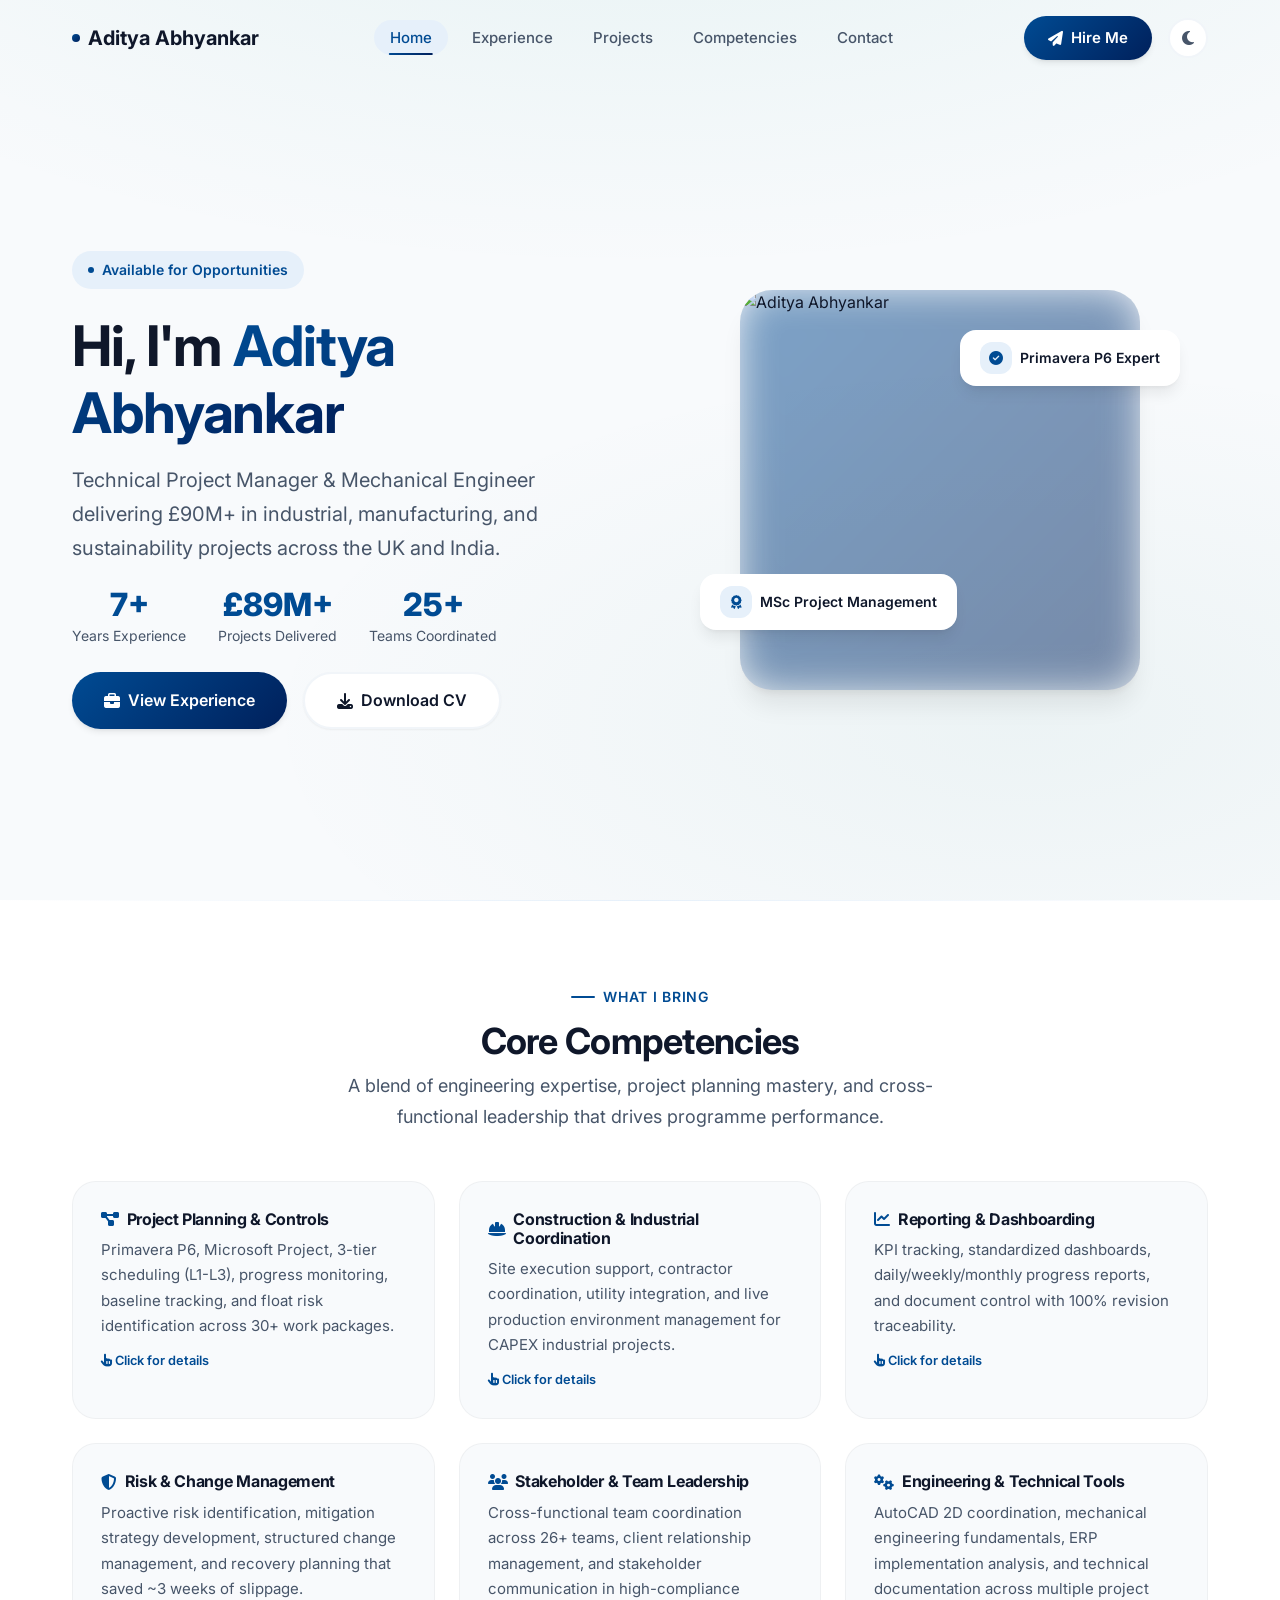
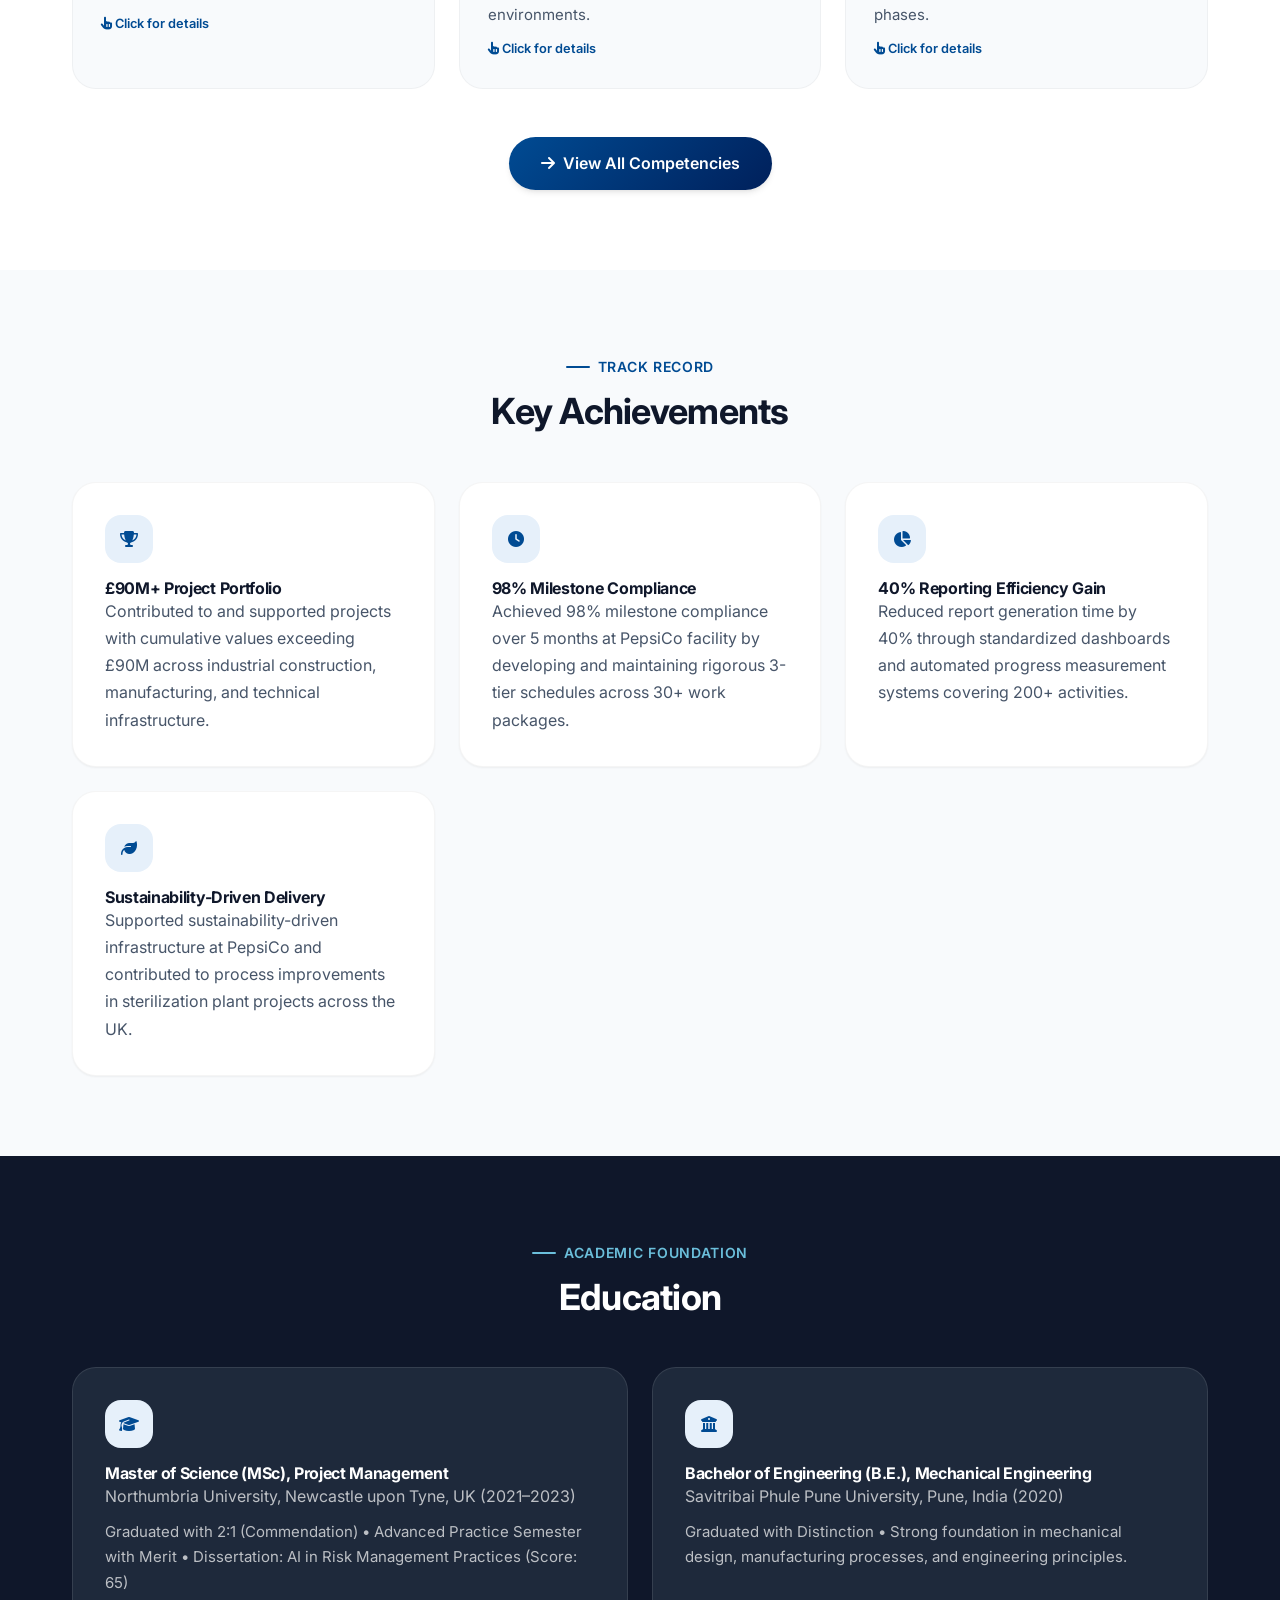
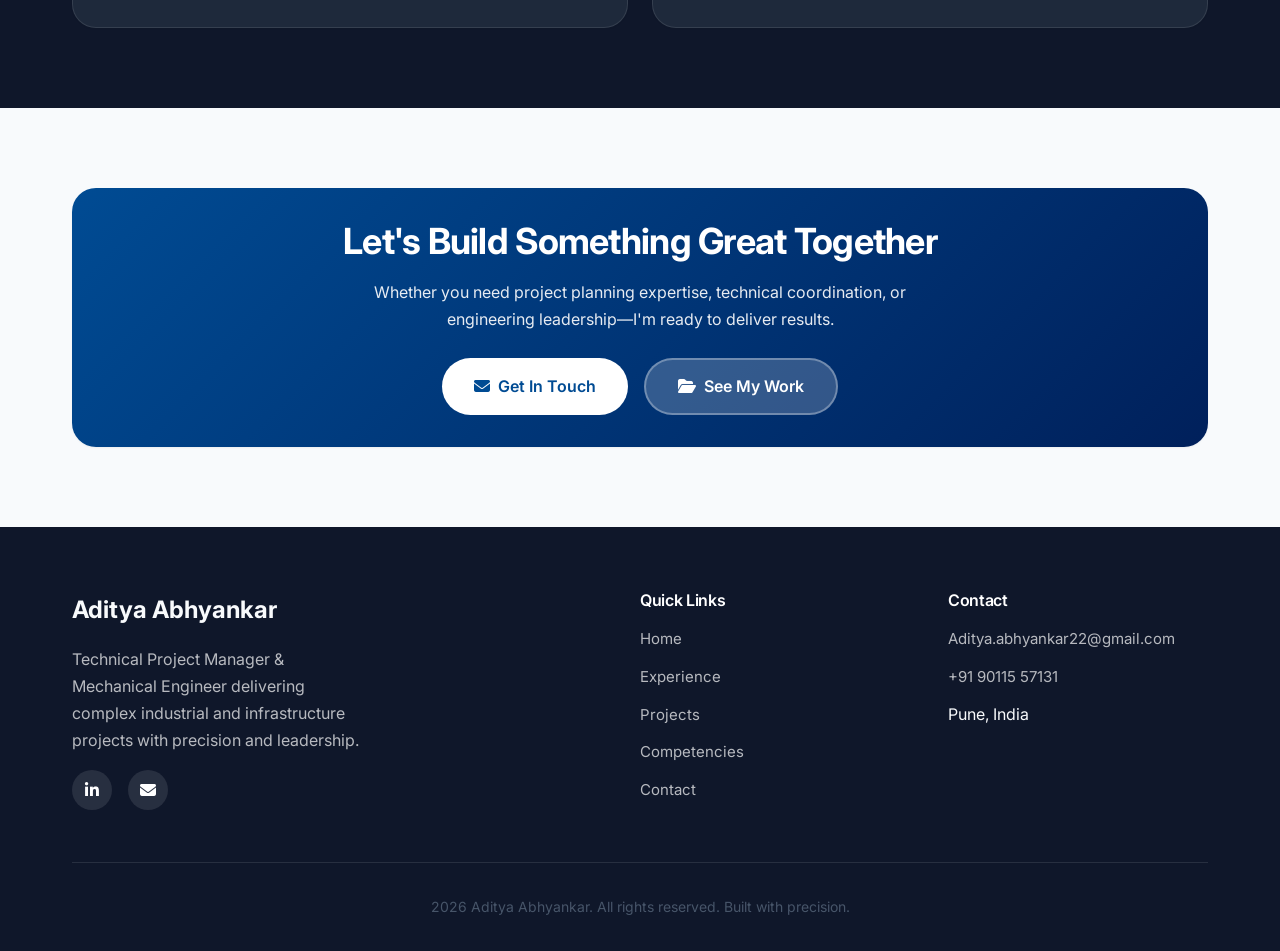
==== index.html @ fc3a6050 "Add files via upload" ====
<!DOCTYPE html>
<html lang="en">
<head>
  <meta charset="UTF-8">
  <meta name="viewport" content="width=device-width, initial-scale=1.0">
  <title>Aditya Abhyankar | Project Manager & Mechanical Engineer</title>
  <meta name="description" content="Results-driven Mechanical Engineer and Technical Project Manager with 8+ years experience delivering £90M+ projects across industrial construction, manufacturing, and sustainability.">
  <link rel="preconnect" href="https://fonts.googleapis.com">
  <link rel="preconnect" href="https://fonts.gstatic.com" crossorigin>
  <link href="https://fonts.googleapis.com/css2?family=Inter:wght@400;500;600;700;800&display=swap" rel="stylesheet">
  <link rel="stylesheet" href="https://cdnjs.cloudflare.com/ajax/libs/font-awesome/6.5.1/css/all.min.css">
  <link rel="stylesheet" href="css/style.css">
</head>
<body>
  <nav class="navbar">
    <div class="container">
      <a href="index.html" class="logo">
        <span class="logo-dot"></span>
        Aditya Abhyankar
      </a>
      <ul class="nav-links">
        <li><a href="index.html" class="active">Home</a></li>
        <li><a href="experience.html">Experience</a></li>
        <li><a href="projects.html">Projects</a></li>
        <li><a href="skills.html">Competencies</a></li>
        <li><a href="contact.html">Contact</a></li>
      </ul>
      <div style="display:flex;align-items:center;gap:0.5rem;">
        <a href="contact.html" class="nav-cta">
          <i class="fas fa-paper-plane"></i> Hire Me
        </a>
        <button class="theme-toggle" aria-label="Toggle dark mode" title="Toggle dark mode">
          <i class="fas fa-moon"></i>
        </button>
      </div>
      <button class="mobile-menu-btn" aria-label="Toggle menu">
        <span></span><span></span><span></span>
      </button>
    </div>
  </nav>

  <section class="hero">
    <div class="hero-bg"></div>
    <div class="container">
      <div class="hero-grid">
        <div class="hero-content">
          <div class="hero-badge">
            <span class="dot"></span> Available for Opportunities
          </div>
          <h1>Hi, I'm <span class="gradient-text">Aditya Abhyankar</span></h1>
          <p class="hero-subtitle">
            Technical Project Manager & Mechanical Engineer delivering £90M+ in industrial, manufacturing, and sustainability projects across the UK and India.
          </p>
          <div class="hero-stats">
            <div class="stat-item">
              <div class="stat-number counter" data-target="8" data-suffix="+">0</div>
              <div class="stat-label">Years Experience</div>
            </div>
            <div class="stat-item">
              <div class="stat-number counter" data-target="90" data-prefix="£" data-suffix="M+">£0</div>
              <div class="stat-label">Projects Delivered</div>
            </div>
            <div class="stat-item">
              <div class="stat-number counter" data-target="26" data-suffix="+">0</div>
              <div class="stat-label">Teams Coordinated</div>
            </div>
          </div>
          <div class="hero-cta">
            <a href="experience.html" class="btn btn-primary">
              <i class="fas fa-briefcase"></i> View Experience
            </a>
            <a href="Aditya_Abhyankar_CV.pdf" class="btn btn-secondary" target="_blank">
              <i class="fas fa-download"></i> Download CV
            </a>
          </div>
        </div>
        <div class="hero-visual">
          <div class="profile-card">
            <div class="profile-img-wrapper">
              <img src="https://ui-avatars.com/api/?name=Aditya+Abhyankar&background=004B93&color=fff&size=400&font-size=0.3" alt="Aditya Abhyankar" class="profile-img">
            </div>
            <div class="floating-badge badge-1">
              <div class="icon"><i class="fas fa-check-circle"></i></div>
              <span>Primavera P6 Expert</span>
            </div>
            <div class="floating-badge badge-2">
              <div class="icon"><i class="fas fa-award"></i></div>
              <span>MSc Project Management</span>
            </div>
          </div>
        </div>
      </div>
    </div>
  </section>

  <!-- Core Competencies - PROMINENT -->
  <section class="section competencies-section">
    <div class="container">
      <div class="section-header reveal">
        <span class="section-label">What I Bring</span>
        <h2>Core Competencies</h2>
        <p>A blend of engineering expertise, project planning mastery, and cross-functional leadership that drives programme performance.</p>
      </div>
      <div class="competencies-grid">
        <div class="competency-card reveal stagger-1" data-modal="modal-planning">
          <h4><i class="fas fa-project-diagram" style="color: var(--accent-primary);"></i> Project Planning & Controls</h4>
          <p>Primavera P6, Microsoft Project, 3-tier scheduling (L1-L3), progress monitoring, baseline tracking, and float risk identification across 30+ work packages.</p>
          <div style="margin-top:0.75rem;font-size:0.8rem;color:var(--accent-primary);font-weight:600;"><i class="fas fa-hand-pointer"></i> Click for details</div>
        </div>
        <div class="competency-card reveal stagger-2" data-modal="modal-construction">
          <h4><i class="fas fa-hard-hat" style="color: var(--accent-primary);"></i> Construction & Industrial Coordination</h4>
          <p>Site execution support, contractor coordination, utility integration, and live production environment management for CAPEX industrial projects.</p>
          <div style="margin-top:0.75rem;font-size:0.8rem;color:var(--accent-primary);font-weight:600;"><i class="fas fa-hand-pointer"></i> Click for details</div>
        </div>
        <div class="competency-card reveal stagger-3" data-modal="modal-reporting">
          <h4><i class="fas fa-chart-line" style="color: var(--accent-primary);"></i> Reporting & Dashboarding</h4>
          <p>KPI tracking, standardized dashboards, daily/weekly/monthly progress reports, and document control with 100% revision traceability.</p>
          <div style="margin-top:0.75rem;font-size:0.8rem;color:var(--accent-primary);font-weight:600;"><i class="fas fa-hand-pointer"></i> Click for details</div>
        </div>
        <div class="competency-card reveal stagger-4" data-modal="modal-risk">
          <h4><i class="fas fa-shield-alt" style="color: var(--accent-primary);"></i> Risk & Change Management</h4>
          <p>Proactive risk identification, mitigation strategy development, structured change management, and recovery planning that saved ~3 weeks of slippage.</p>
          <div style="margin-top:0.75rem;font-size:0.8rem;color:var(--accent-primary);font-weight:600;"><i class="fas fa-hand-pointer"></i> Click for details</div>
        </div>
        <div class="competency-card reveal stagger-5" data-modal="modal-stakeholder">
          <h4><i class="fas fa-users" style="color: var(--accent-primary);"></i> Stakeholder & Team Leadership</h4>
          <p>Cross-functional team coordination across 26+ teams, client relationship management, and stakeholder communication in high-compliance environments.</p>
          <div style="margin-top:0.75rem;font-size:0.8rem;color:var(--accent-primary);font-weight:600;"><i class="fas fa-hand-pointer"></i> Click for details</div>
        </div>
        <div class="competency-card reveal stagger-1" data-modal="modal-engineering">
          <h4><i class="fas fa-cogs" style="color: var(--accent-primary);"></i> Engineering & Technical Tools</h4>
          <p>AutoCAD 2D coordination, mechanical engineering fundamentals, ERP implementation analysis, and technical documentation across multiple project phases.</p>
          <div style="margin-top:0.75rem;font-size:0.8rem;color:var(--accent-primary);font-weight:600;"><i class="fas fa-hand-pointer"></i> Click for details</div>
        </div>
      </div>
      <div class="text-center mt-4 reveal">
        <a href="skills.html" class="btn btn-primary">
          <i class="fas fa-arrow-right"></i> View All Competencies
        </a>
      </div>
    </div>
  </section>

  <!-- Key Achievements -->
  <section class="section">
    <div class="container">
      <div class="section-header reveal">
        <span class="section-label">Track Record</span>
        <h2>Key Achievements</h2>
      </div>
      <div class="competencies-grid">
        <div class="card reveal stagger-1" data-modal="modal-achievement-1">
          <div class="card-icon"><i class="fas fa-trophy"></i></div>
          <h4>£90M+ Project Portfolio</h4>
          <p>Contributed to and supported projects with cumulative values exceeding £90M across industrial construction, manufacturing, and technical infrastructure.</p>
        </div>
        <div class="card reveal stagger-2" data-modal="modal-achievement-2">
          <div class="card-icon"><i class="fas fa-clock"></i></div>
          <h4>98% Milestone Compliance</h4>
          <p>Achieved 98% milestone compliance over 5 months at PepsiCo facility by developing and maintaining rigorous 3-tier schedules across 30+ work packages.</p>
        </div>
        <div class="card reveal stagger-3" data-modal="modal-achievement-3">
          <div class="card-icon"><i class="fas fa-chart-pie"></i></div>
          <h4>40% Reporting Efficiency Gain</h4>
          <p>Reduced report generation time by 40% through standardized dashboards and automated progress measurement systems covering 200+ activities.</p>
        </div>
        <div class="card reveal stagger-4" data-modal="modal-achievement-4">
          <div class="card-icon"><i class="fas fa-leaf"></i></div>
          <h4>Sustainability-Driven Delivery</h4>
          <p>Supported sustainability-driven infrastructure at PepsiCo and contributed to process improvements in sterilization plant projects across the UK.</p>
        </div>
      </div>
    </div>
  </section>

  <!-- Education -->
  <section class="section section-dark">
    <div class="container">
      <div class="section-header reveal">
        <span class="section-label">Academic Foundation</span>
        <h2>Education</h2>
      </div>
      <div class="competencies-grid">
        <div class="card reveal stagger-1" data-modal="modal-edu-msc">
          <div class="card-icon"><i class="fas fa-graduation-cap"></i></div>
          <h4>Master of Science (MSc), Project Management</h4>
          <p>Northumbria University, Newcastle upon Tyne, UK (2021–2023)</p>
          <p style="margin-top: 0.5rem; font-size: 0.9375rem;">Graduated with 2:1 (Commendation) • Advanced Practice Semester with Merit • Dissertation: AI in Risk Management Practices (Score: 65)</p>
        </div>
        <div class="card reveal stagger-2" data-modal="modal-edu-be">
          <div class="card-icon"><i class="fas fa-university"></i></div>
          <h4>Bachelor of Engineering (B.E.), Mechanical Engineering</h4>
          <p>Savitribai Phule Pune University, Pune, India (2020)</p>
          <p style="margin-top: 0.5rem; font-size: 0.9375rem;">Graduated with Distinction • Strong foundation in mechanical design, manufacturing processes, and engineering principles.</p>
        </div>
      </div>
    </div>
  </section>

  <!-- CTA -->
  <section class="section" style="padding-bottom: 5rem;">
    <div class="container">
      <div class="card reveal text-center" style="background: var(--accent-gradient); color: white; border: none; cursor: default;">
        <h2 style="color: white; margin-bottom: 1rem;">Let's Build Something Great Together</h2>
        <p style="color: rgba(255,255,255,0.9); max-width: 600px; margin: 0 auto 1.5rem;">
          Whether you need project planning expertise, technical coordination, or engineering leadership—I'm ready to deliver results.
        </p>
        <div style="display: flex; gap: 1rem; justify-content: center; flex-wrap: wrap;">
          <a href="contact.html" class="btn" style="background: white; color: var(--accent-primary);">
            <i class="fas fa-envelope"></i> Get In Touch
          </a>
          <a href="projects.html" class="btn" style="background: rgba(255,255,255,0.2); color: white; border: 2px solid rgba(255,255,255,0.3);">
            <i class="fas fa-folder-open"></i> See My Work
          </a>
        </div>
      </div>
    </div>
  </section>

  <!-- Footer -->
  <footer class="footer">
    <div class="container">
      <div class="footer-grid">
        <div>
          <div class="footer-brand">Aditya Abhyankar</div>
          <p class="footer-desc">Technical Project Manager & Mechanical Engineer delivering complex industrial and infrastructure projects with precision and leadership.</p>
          <div class="social-links">
            <a href="https://www.linkedin.com/in/aditya-abhyankar-249370194" target="_blank" class="social-link" aria-label="LinkedIn"><i class="fab fa-linkedin-in"></i></a>
            <a href="mailto:Aditya.abhyankar22@gmail.com" class="social-link" aria-label="Email"><i class="fas fa-envelope"></i></a>
          </div>
        </div>
        <div>
          <h4 class="footer-title">Quick Links</h4>
          <ul class="footer-links">
            <li><a href="index.html">Home</a></li>
            <li><a href="experience.html">Experience</a></li>
            <li><a href="projects.html">Projects</a></li>
            <li><a href="skills.html">Competencies</a></li>
            <li><a href="contact.html">Contact</a></li>
          </ul>
        </div>
        <div>
          <h4 class="footer-title">Contact</h4>
          <ul class="footer-links">
            <li><a href="mailto:Aditya.abhyankar22@gmail.com">Aditya.abhyankar22@gmail.com</a></li>
            <li><a href="tel:+919011557131">+91 90115 57131</a></li>
            <li><span>Pune, India</span></li>
          </ul>
        </div>
      </div>
      <div class="footer-bottom">
        <p> 2026 Aditya Abhyankar. All rights reserved. Built with precision.</p>
      </div>
    </div>
  </footer>

  <!-- Modals -->
  <div class="modal-overlay" id="modal-planning">
    <div class="modal-content">
      <div class="modal-header">
        <h3><i class="fas fa-project-diagram" style="color:var(--accent-primary);margin-right:0.5rem;"></i>Project Planning & Controls</h3>
        <button class="modal-close"><i class="fas fa-times"></i></button>
      </div>
      <div class="modal-body">
        <p style="margin-bottom:1rem;">Deep expertise in enterprise-level project planning and controls across industrial and construction environments.</p>
        <h4>Key Capabilities</h4>
        <ul>
          <li>Primavera P6 advanced scheduling with resource loading and cost integration</li>
          <li>Microsoft Project / Planner for agile and hybrid delivery models</li>
          <li>3-tier scheduling architecture (L1 Master, L2 Summary, L3 Detailed)</li>
          <li>Progress S-curve development and earned value analysis</li>
          <li>Critical path analysis and float management</li>
          <li>Baseline maintenance and schedule variance reporting (±5% accuracy)</li>
          <li>Lookahead planning (daily/weekly) with subcontractor coordination</li>
        </ul>
        <h4>Tools & Certifications</h4>
        <div class="modal-tags">
          <span class="modal-tag">Primavera P6</span>
          <span class="modal-tag">Microsoft Project</span>
          <span class="modal-tag">Microsoft Planner</span>
          <span class="modal-tag">Jira</span>
          <span class="modal-tag">Asana</span>
          <span class="modal-tag">Monday.com</span>
          <span class="modal-tag">Trello</span>
        </div>
      </div>
    </div>
  </div>

  <div class="modal-overlay" id="modal-construction">
    <div class="modal-content">
      <div class="modal-header">
        <h3><i class="fas fa-hard-hat" style="color:var(--accent-primary);margin-right:0.5rem;"></i>Construction & Industrial Coordination</h3>
        <button class="modal-close"><i class="fas fa-times"></i></button>
      </div>
      <div class="modal-body">
        <p style="margin-bottom:1rem;">Hands-on experience coordinating complex industrial construction projects within live production environments.</p>
        <h4>Key Capabilities</h4>
        <ul>
          <li>Site execution support for beverage manufacturing facilities</li>
          <li>Utility integration (electrical, mechanical, HVAC, piping)</li>
          <li>Subcontractor management across 20+ teams simultaneously</li>
          <li>Workfront conflict resolution reducing delays by 30%</li>
          <li>CAPEX project delivery from concept to commissioning</li>
          <li>Document control for 300+ drawings with 100% traceability</li>
          <li>Quality assurance and compliance in high-regulation environments</li>
        </ul>
        <h4>Sectors</h4>
        <div class="modal-tags">
          <span class="modal-tag">Industrial Manufacturing</span>
          <span class="modal-tag">Beverage Production</span>
          <span class="modal-tag">Sterilization Plants</span>
          <span class="modal-tag">Utility Systems</span>
          <span class="modal-tag">Infrastructure</span>
        </div>
      </div>
    </div>
  </div>

  <div class="modal-overlay" id="modal-reporting">
    <div class="modal-content">
      <div class="modal-header">
        <h3><i class="fas fa-chart-line" style="color:var(--accent-primary);margin-right:0.5rem;"></i>Reporting & Dashboarding</h3>
        <button class="modal-close"><i class="fas fa-times"></i></button>
      </div>
      <div class="modal-body">
        <p style="margin-bottom:1rem;">Expert in transforming raw project data into actionable insights through structured reporting and visual dashboards.</p>
        <h4>Key Capabilities</h4>
        <ul>
          <li>Daily, weekly, and monthly progress report generation</li>
          <li>Standardized dashboard creation reducing report time by 40%</li>
          <li>KPI tracking and performance metric visualization</li>
          <li>Progress measurement systems covering 200+ activities</li>
          <li>Schedule variance analysis within ±5% accuracy</li>
          <li>Resource utilization tracking and forecasting</li>
          <li>Executive-level presentation and stakeholder communication</li>
        </ul>
        <h4>Reporting Tools</h4>
        <div class="modal-tags">
          <span class="modal-tag">Microsoft Excel</span>
          <span class="modal-tag">PowerPoint</span>
          <span class="modal-tag">Power BI</span>
          <span class="modal-tag">KPI Dashboards</span>
          <span class="modal-tag">Data Tracking</span>
        </div>
      </div>
    </div>
  </div>

  <div class="modal-overlay" id="modal-risk">
    <div class="modal-content">
      <div class="modal-header">
        <h3><i class="fas fa-shield-alt" style="color:var(--accent-primary);margin-right:0.5rem;"></i>Risk & Change Management</h3>
        <button class="modal-close"><i class="fas fa-times"></i></button>
      </div>
      <div class="modal-body">
        <p style="margin-bottom:1rem;">Proactive risk management approach that identifies threats early and implements structured mitigation strategies.</p>
        <h4>Key Capabilities</h4>
        <ul>
          <li>Proactive risk identification across 15+ float risks</li>
          <li>Structured risk analysis reducing project risks by 30%</li>
          <li>Critical delay escalation and recovery action planning</li>
          <li>Change management process implementation</li>
          <li>Document control with zero approval delays over 6 months</li>
          <li>Contingency planning and buffer management</li>
          <li>Risk register maintenance and monitoring</li>
        </ul>
        <h4>Methodologies</h4>
        <div class="modal-tags">
          <span class="modal-tag">Risk Registers</span>
          <span class="modal-tag">Monte Carlo Analysis</span>
          <span class="modal-tag">What-If Scenarios</span>
          <span class="modal-tag">Change Control</span>
          <span class="modal-tag">Recovery Planning</span>
        </div>
      </div>
    </div>
  </div>

  <div class="modal-overlay" id="modal-stakeholder">
    <div class="modal-content">
      <div class="modal-header">
        <h3><i class="fas fa-users" style="color:var(--accent-primary);margin-right:0.5rem;"></i>Stakeholder & Team Leadership</h3>
        <button class="modal-close"><i class="fas fa-times"></i></button>
      </div>
      <div class="modal-body">
        <p style="margin-bottom:1rem;">Proven ability to align diverse teams and stakeholders toward common project objectives in complex environments.</p>
        <h4>Key Capabilities</h4>
        <ul>
          <li>Cross-functional team coordination across 26+ teams</li>
          <li>Client relationship management at executive level</li>
          <li>Subcontractor and vendor performance management</li>
          <li>Stakeholder communication in high-compliance environments</li>
          <li>Conflict resolution and negotiation</li>
          <li>Resource planning and team capacity optimization</li>
          <li>Leadership in both Agile and Waterfall environments</li>
        </ul>
        <h4>Stakeholder Groups</h4>
        <div class="modal-tags">
          <span class="modal-tag">Site Execution</span>
          <span class="modal-tag">Engineering</span>
          <span class="modal-tag">Contractors</span>
          <span class="modal-tag">Consultants</span>
          <span class="modal-tag">Client Leadership</span>
          <span class="modal-tag">Quality Teams</span>
        </div>
      </div>
    </div>
  </div>

  <div class="modal-overlay" id="modal-engineering">
    <div class="modal-content">
      <div class="modal-header">
        <h3><i class="fas fa-cogs" style="color:var(--accent-primary);margin-right:0.5rem;"></i>Engineering & Technical Tools</h3>
        <button class="modal-close"><i class="fas fa-times"></i></button>
      </div>
      <div class="modal-body">
        <p style="margin-bottom:1rem;">Strong mechanical engineering foundation combined with modern technical tools for design, coordination, and analysis.</p>
        <h4>Key Capabilities</h4>
        <ul>
          <li>AutoCAD 2D coordination, drawing review, and as-built documentation</li>
          <li>Mechanical engineering design and analysis fundamentals</li>
          <li>ERP implementation analysis and process improvement</li>
          <li>Technical documentation and specification writing</li>
          <li>3D modeling and fabrication planning</li>
          <li>FEA simulation and structural analysis</li>
          <li>CAM programming for CNC manufacturing</li>
        </ul>
        <h4>Software Proficiency</h4>
        <div class="modal-tags">
          <span class="modal-tag">AutoCAD</span>
          <span class="modal-tag">SolidWorks</span>
          <span class="modal-tag">Autodesk Inventor</span>
          <span class="modal-tag">Pro/ENGINEER (Creo)</span>
          <span class="modal-tag">ANSYS</span>
          <span class="modal-tag">Mastercam</span>
        </div>
      </div>
    </div>
  </div>

  <div class="modal-overlay" id="modal-achievement-1">
    <div class="modal-content">
      <div class="modal-header"><h3>£90M+ Project Portfolio</h3><button class="modal-close"><i class="fas fa-times"></i></button></div>
      <div class="modal-body">
        <p>Over my career, I have contributed to and supported projects with cumulative values exceeding £90 million. This portfolio spans:</p>
        <ul>
          <li>Industrial beverage manufacturing facilities (PepsiCo)</li>
          <li>Large-scale sterilization plant infrastructure (Revolution-ZERO, £3M+ CAPEX)</li>
          <li>ERP digital transformation programmes</li>
          <li>NHS enterprise IT migration projects</li>
          <li>University-wide diversity and inclusion strategic initiatives</li>
        </ul>
        <p>My role has ranged from planning engineer and project coordinator to technical project manager, giving me end-to-end visibility across the project lifecycle.</p>
      </div>
    </div>
  </div>

  <div class="modal-overlay" id="modal-achievement-2">
    <div class="modal-content">
      <div class="modal-header"><h3>98% Milestone Compliance</h3><button class="modal-close"><i class="fas fa-times"></i></button></div>
      <div class="modal-body">
        <p>At the PepsiCo beverage manufacturing facility in Pune, India, I developed and maintained rigorous 3-tier schedules across 30+ work packages.</p>
        <ul>
          <li>Achieved 98% milestone compliance over a 5-month period</li>
          <li>Implemented progress measurement system covering 200+ activities</li>
          <li>Tracked schedule variance to within ±5% accuracy</li>
          <li>Coordinated daily and weekly lookaheads with 20+ subcontractor teams</li>
          <li>Reduced workfront conflicts by 30% through proactive planning</li>
        </ul>
      </div>
    </div>
  </div>

  <div class="modal-overlay" id="modal-achievement-3">
    <div class="modal-content">
      <div class="modal-header"><h3>40% Reporting Efficiency Gain</h3><button class="modal-close"><i class="fas fa-times"></i></button></div>
      <div class="modal-body">
        <p>By standardizing reporting templates and implementing automated dashboard systems, I transformed the project reporting workflow:</p>
        <ul>
          <li>Reduced report generation time by 40%</li>
          <li>Created standardized daily, weekly, and monthly report templates</li>
          <li>Implemented automated KPI tracking dashboards</li>
          <li>Established single-source-of-truth for progress data</li>
          <li>Enabled real-time visibility for leadership and client reviews</li>
        </ul>
      </div>
    </div>
  </div>

  <div class="modal-overlay" id="modal-achievement-4">
    <div class="modal-content">
      <div class="modal-header"><h3>Sustainability-Driven Delivery</h3><button class="modal-close"><i class="fas fa-times"></i></button></div>
      <div class="modal-body">
        <p>Sustainability is integrated into my project delivery approach:</p>
        <ul>
          <li>Supported sustainability-driven infrastructure at PepsiCo beverage facility</li>
          <li>Contributed to process improvements in UK sterilization plants</li>
          <li>Advocated for resource-efficient scheduling and waste reduction</li>
          <li>Aligned project delivery with environmental compliance requirements</li>
        </ul>
      </div>
    </div>
  </div>

  <div class="modal-overlay" id="modal-edu-msc">
    <div class="modal-content">
      <div class="modal-header"><h3>MSc Project Management – Northumbria University</h3><button class="modal-close"><i class="fas fa-times"></i></button></div>
      <div class="modal-body">
        <p><strong>Degree:</strong> Master of Science (MSc), Project Management<br>
        <strong>University:</strong> Northumbria University, Newcastle upon Tyne, UK<br>
        <strong>Period:</strong> 2021 – 2023<br>
        <strong>Result:</strong> 2:1 (Commendation) with Merit in Advanced Practice Semester</p>
        <h4>Dissertation</h4>
        <p><em>"Investigating the Feasibility of Artificial Intelligence in Risk Management Practices"</em></p>
        <ul>
          <li>Quantitative research study exploring AI in project risk identification, analysis, and mitigation</li>
          <li>Dissertation Score: 65</li>
          <li>Focused on complex project environments and machine learning applications</li>
        </ul>
      </div>
    </div>
  </div>

  <div class="modal-overlay" id="modal-edu-be">
    <div class="modal-content">
      <div class="modal-header"><h3>B.E. Mechanical Engineering – Pune University</h3><button class="modal-close"><i class="fas fa-times"></i></button></div>
      <div class="modal-body">
        <p><strong>Degree:</strong> Bachelor of Engineering (B.E.), Mechanical Engineering<br>
        <strong>University:</strong> Savitribai Phule Pune University, Pune, India<br>
        <strong>Year:</strong> 2020<br>
        <strong>Result:</strong> Graduated with Distinction</p>
        <h4>Core Areas</h4>
        <ul>
          <li>Mechanical Design & Machine Drawing</li>
          <li>Thermodynamics & Fluid Mechanics</li>
          <li>Manufacturing Processes & CNC Programming</li>
          <li>Strength of Materials & Structural Analysis</li>
          <li>Industrial Engineering & Operations Management</li>
        </ul>
      </div>
    </div>
  </div>

  <script src="js/main.js"></script>
</body>
</html>
---- css/style.css ----
/* ============================================
   ADITYA ABHYANKAR PORTFOLIO v2
   Professional Teal/Navy + Dark Mode
   ============================================ */

/* ---- Theme Variables ---- */
:root {
  --bg-primary: #f8fafc;
  --bg-secondary: #ffffff;
  --bg-tertiary: #f1f5f9;
  --bg-card: #ffffff;
  --bg-dark: #0f172a;
  --bg-dark-soft: #1e293b;
  --text-primary: #0f172a;
  --text-secondary: #475569;
  --text-light: #94a3b8;
  --text-on-dark: #f8fafc;

  --accent-primary: #004B93;
  --accent-secondary: #00205B;
  --accent-gradient: linear-gradient(135deg, #004B93 0%, #00205B 100%);
  --accent-soft: #E6F0FA;
  --accent-glow: rgba(0, 75, 147, 0.15);

  --success: #10b981;
  --warning: #f59e0b;
  --danger: #ef4444;
  --info: #0ea5e9;

  --shadow-sm: 0 1px 2px 0 rgb(0 0 0 / 0.05);
  --shadow-md: 0 4px 6px -1px rgb(0 0 0 / 0.08), 0 2px 4px -2px rgb(0 0 0 / 0.08);
  --shadow-lg: 0 10px 15px -3px rgb(0 0 0 / 0.08), 0 4px 6px -4px rgb(0 0 0 / 0.08);
  --shadow-xl: 0 20px 25px -5px rgb(0 0 0 / 0.08), 0 8px 10px -6px rgb(0 0 0 / 0.08);
  --shadow-glow: 0 0 40px -10px var(--accent-glow);

  --radius-sm: 0.75rem;
  --radius-md: 1rem;
  --radius-lg: 1.5rem;
  --radius-xl: 2rem;
  --radius-full: 9999px;

  --ease-spring: cubic-bezier(0.34, 1.56, 0.64, 1);
  --ease-smooth: cubic-bezier(0.4, 0, 0.2, 1);
  --ease-out-expo: cubic-bezier(0.16, 1, 0.3, 1);
  --duration-fast: 200ms;
  --duration-normal: 400ms;
  --duration-slow: 700ms;
  --duration-slower: 1000ms;
}

[data-theme="dark"] {
  --bg-primary: #0f172a;
  --bg-secondary: #1e293b;
  --bg-tertiary: #334155;
  --bg-card: #1e293b;
  --text-primary: #f1f5f9;
  --text-secondary: #94a3b8;
  --text-light: #64748b;
  --shadow-sm: 0 1px 2px 0 rgb(0 0 0 / 0.3);
  --shadow-md: 0 4px 6px -1px rgb(0 0 0 / 0.4), 0 2px 4px -2px rgb(0 0 0 / 0.4);
  --shadow-lg: 0 10px 15px -3px rgb(0 0 0 / 0.4), 0 4px 6px -4px rgb(0 0 0 / 0.4);
  --shadow-xl: 0 20px 25px -5px rgb(0 0 0 / 0.5), 0 8px 10px -6px rgb(0 0 0 / 0.5);
}

/* ---- Reset ---- */
*, *::before, *::after { margin: 0; padding: 0; box-sizing: border-box; }
html { scroll-behavior: smooth; font-size: 16px; -webkit-font-smoothing: antialiased; }
body {
  font-family: 'Inter', -apple-system, BlinkMacSystemFont, sans-serif;
  background: var(--bg-primary);
  color: var(--text-primary);
  line-height: 1.6;
  overflow-x: hidden;
  transition: background var(--duration-normal), color var(--duration-normal);
}
a { color: inherit; text-decoration: none; transition: color var(--duration-fast) var(--ease-smooth); }
img { max-width: 100%; height: auto; display: block; }

/* ---- Typography ---- */
h1, h2, h3, h4 { font-weight: 700; line-height: 1.2; letter-spacing: -0.02em; }
h1 { font-size: clamp(2.5rem, 5vw, 3.5rem); }
h2 { font-size: clamp(1.75rem, 3vw, 2.25rem); }
h3 { font-size: clamp(1.25rem, 2vw, 1.5rem); }
p { color: var(--text-secondary); line-height: 1.7; }

.section-label {
  display: inline-flex; align-items: center; gap: 0.5rem;
  font-size: 0.875rem; font-weight: 600; text-transform: uppercase; letter-spacing: 0.05em;
  color: var(--accent-primary); margin-bottom: 0.75rem;
}
.section-label::before {
  content: ''; width: 24px; height: 2px; background: var(--accent-primary); border-radius: 2px;
}

/* ---- Layout ---- */
.container { width: 100%; max-width: 1200px; margin: 0 auto; padding: 0 2rem; }
.section { padding: 5rem 0; position: relative; }
.section-header { text-align: center; max-width: 650px; margin: 0 auto 3rem; }
.section-header h2 { margin-bottom: 0.5rem; }
.section-header p { font-size: 1.125rem; }

/* ---- Navigation ---- */
.navbar {
  position: fixed; top: 0; left: 0; right: 0; z-index: 1000;
  padding: 1rem 0; transition: all var(--duration-normal) var(--ease-smooth);
}
.navbar.scrolled {
  background: rgba(248, 250, 252, 0.9); backdrop-filter: blur(20px) saturate(180%);
  box-shadow: var(--shadow-sm); padding: 0.75rem 0;
}
[data-theme="dark"] .navbar.scrolled { background: rgba(15, 23, 42, 0.9); }

.navbar .container { display: flex; align-items: center; justify-content: space-between; }

.logo {
  font-size: 1.25rem; font-weight: 700; color: var(--text-primary);
  display: flex; align-items: center; gap: 0.5rem;
  transition: transform var(--duration-fast) var(--ease-spring);
}
.logo:hover { transform: scale(1.02); }
.logo-dot {
  width: 8px; height: 8px; background: var(--accent-gradient);
  border-radius: 50%; display: inline-block; animation: pulse 2s ease-in-out infinite;
}

.nav-links {
  display: flex; align-items: center; gap: 0.5rem; list-style: none;
}
.nav-links a {
  font-size: 0.9375rem; font-weight: 500; color: var(--text-secondary);
  padding: 0.5rem 1rem; border-radius: var(--radius-full); position: relative;
  transition: all var(--duration-fast) var(--ease-smooth);
}
.nav-links a::after {
  content: ''; position: absolute; bottom: 0; left: 50%; width: 0; height: 2px;
  background: var(--accent-gradient); border-radius: 2px;
  transition: all var(--duration-fast) var(--ease-spring); transform: translateX(-50%);
}
.nav-links a:hover, .nav-links a.active {
  color: var(--accent-primary); background: var(--accent-soft);
}
.nav-links a:hover::after, .nav-links a.active::after { width: 60%; }

.nav-cta {
  display: inline-flex; align-items: center; gap: 0.5rem;
  padding: 0.625rem 1.5rem; background: var(--accent-gradient); color: white;
  font-weight: 600; font-size: 0.9375rem; border-radius: var(--radius-full);
  box-shadow: var(--shadow-md); transition: all var(--duration-fast) var(--ease-spring);
}
.nav-cta:hover { transform: translateY(-2px); box-shadow: var(--shadow-lg), var(--shadow-glow); }

/* Dark mode toggle */
.theme-toggle {
  width: 40px; height: 40px; border-radius: var(--radius-full);
  border: 2px solid var(--bg-tertiary); background: var(--bg-secondary);
  color: var(--text-secondary); cursor: pointer; display: flex; align-items: center; justify-content: center;
  font-size: 1rem; transition: all var(--duration-fast) var(--ease-spring); margin-left: 0.5rem;
}
.theme-toggle:hover { transform: rotate(15deg) scale(1.1); border-color: var(--accent-primary); color: var(--accent-primary); }

.mobile-menu-btn {
  display: none; flex-direction: column; gap: 5px; background: none; border: none;
  cursor: pointer; padding: 0.5rem;
}
.mobile-menu-btn span {
  display: block; width: 24px; height: 2px; background: var(--text-primary);
  border-radius: 2px; transition: all var(--duration-fast) var(--ease-spring);
}
.mobile-menu-btn.active span:nth-child(1) { transform: rotate(45deg) translate(5px, 5px); }
.mobile-menu-btn.active span:nth-child(2) { opacity: 0; }
.mobile-menu-btn.active span:nth-child(3) { transform: rotate(-45deg) translate(5px, -5px); }

/* ---- Hero ---- */
.hero { min-height: 100vh; display: flex; align-items: center; padding-top: 80px; position: relative; overflow: hidden; }
.hero-bg {
  position: absolute; inset: 0; pointer-events: none;
  background:
    radial-gradient(ellipse 80% 50% at 50% -20%, rgba(13, 148, 136, 0.08), transparent),
    radial-gradient(ellipse 60% 40% at 80% 80%, rgba(15, 118, 110, 0.05), transparent);
}
.hero-grid { display: grid; grid-template-columns: 1fr 1fr; gap: 4rem; align-items: center; }
.hero-content { animation: slideInLeft var(--duration-slow) var(--ease-out-expo) forwards; opacity: 0; }
.hero-badge {
  display: inline-flex; align-items: center; gap: 0.5rem;
  padding: 0.5rem 1rem; background: var(--accent-soft); color: var(--accent-primary);
  font-size: 0.875rem; font-weight: 600; border-radius: var(--radius-full);
  margin-bottom: 1.5rem; animation: fadeInUp 0.6s 0.2s var(--ease-out-expo) forwards; opacity: 0;
}
.hero-badge .dot { width: 6px; height: 6px; background: var(--accent-primary); border-radius: 50%; animation: pulse 2s infinite; }
.hero h1 { margin-bottom: 1rem; animation: fadeInUp 0.6s 0.3s var(--ease-out-expo) forwards; opacity: 0; }
.gradient-text { background: var(--accent-gradient); -webkit-background-clip: text; -webkit-text-fill-color: transparent; background-clip: text; }
.hero-subtitle { font-size: 1.25rem; color: var(--text-secondary); margin-bottom: 1.5rem; animation: fadeInUp 0.6s 0.4s var(--ease-out-expo) forwards; opacity: 0; }
.hero-stats { display: flex; gap: 2rem; margin-bottom: 1.5rem; animation: fadeInUp 0.6s 0.5s var(--ease-out-expo) forwards; opacity: 0; }
.stat-item { text-align: center; }
.stat-number { font-size: 2rem; font-weight: 800; color: var(--accent-primary); line-height: 1; }
.stat-label { font-size: 0.875rem; color: var(--text-secondary); margin-top: 0.25rem; }
.hero-cta { display: flex; gap: 1rem; animation: fadeInUp 0.6s 0.6s var(--ease-out-expo) forwards; opacity: 0; }

.btn {
  display: inline-flex; align-items: center; gap: 0.5rem;
  padding: 0.875rem 2rem; font-size: 1rem; font-weight: 600;
  border-radius: var(--radius-full); transition: all var(--duration-fast) var(--ease-spring);
  cursor: pointer; border: none;
}
.btn-primary { background: var(--accent-gradient); color: white; box-shadow: var(--shadow-md); }
.btn-primary:hover { transform: translateY(-3px); box-shadow: var(--shadow-lg), var(--shadow-glow); }
.btn-secondary { background: var(--bg-secondary); color: var(--text-primary); border: 2px solid var(--bg-tertiary); box-shadow: var(--shadow-sm); }
.btn-secondary:hover { border-color: var(--accent-primary); color: var(--accent-primary); transform: translateY(-3px); box-shadow: var(--shadow-md); }

.hero-visual { position: relative; animation: slideInRight var(--duration-slow) var(--ease-out-expo) forwards; opacity: 0; }
.profile-card { position: relative; width: 100%; max-width: 400px; margin: 0 auto; }
.profile-img-wrapper {
  position: relative; border-radius: var(--radius-xl); overflow: hidden;
  box-shadow: var(--shadow-xl); transition: transform var(--duration-normal) var(--ease-spring);
}
.profile-img-wrapper:hover { transform: scale(1.02) rotate(1deg); }
.profile-img-wrapper::before {
  content: ''; position: absolute; inset: -4px; background: var(--accent-gradient);
  border-radius: calc(var(--radius-xl) + 4px); z-index: -1; opacity: 0.5; filter: blur(20px);
  transition: opacity var(--duration-normal);
}
.profile-img-wrapper:hover::before { opacity: 0.8; }
.profile-img { width: 100%; aspect-ratio: 1; object-fit: cover; border-radius: var(--radius-xl); }

.floating-badge {
  position: absolute; background: var(--bg-secondary); padding: 0.75rem 1.25rem;
  border-radius: var(--radius-md); box-shadow: var(--shadow-lg);
  font-size: 0.875rem; font-weight: 600; display: flex; align-items: center; gap: 0.5rem;
  animation: float 6s ease-in-out infinite;
}
.floating-badge.badge-1 { top: 10%; right: -10%; animation-delay: 0s; }
.floating-badge.badge-2 { bottom: 15%; left: -10%; animation-delay: 2s; }
.floating-badge .icon { width: 32px; height: 32px; background: var(--accent-soft); border-radius: var(--radius-sm); display: flex; align-items: center; justify-content: center; color: var(--accent-primary); }

/* ---- Cards ---- */
.card {
  background: var(--bg-card); border-radius: var(--radius-lg); padding: 2rem;
  box-shadow: var(--shadow-sm); transition: all var(--duration-normal) var(--ease-spring);
  border: 1px solid rgba(0,0,0,0.04); cursor: pointer;
}
.card:hover { transform: translateY(-8px); box-shadow: var(--shadow-xl); border-color: transparent; }
.card-icon {
  width: 48px; height: 48px; background: var(--accent-soft); border-radius: var(--radius-md);
  display: flex; align-items: center; justify-content: center; color: var(--accent-primary);
  margin-bottom: 1rem; transition: all var(--duration-fast) var(--ease-spring);
}
.card:hover .card-icon { transform: scale(1.1) rotate(-5deg); background: var(--accent-gradient); color: white; }

/* ---- Competencies ---- */
.competencies-section { background: var(--bg-secondary); position: relative; }
.competencies-section::before {
  content: ''; position: absolute; top: 0; left: 0; right: 0; height: 1px;
  background: linear-gradient(90deg, transparent, var(--accent-soft), transparent);
}
.competencies-grid { display: grid; grid-template-columns: repeat(auto-fit, minmax(300px, 1fr)); gap: 1.5rem; }
.competency-card {
  background: var(--bg-primary); border-radius: var(--radius-lg); padding: 1.75rem;
  border: 1px solid rgba(0,0,0,0.04); transition: all var(--duration-normal) var(--ease-spring);
  position: relative; overflow: hidden; cursor: pointer;
}
.competency-card::before {
  content: ''; position: absolute; top: 0; left: 0; width: 4px; height: 100%;
  background: var(--accent-gradient); transform: scaleY(0);
  transition: transform var(--duration-normal) var(--ease-spring);
}
.competency-card:hover { transform: translateY(-6px); box-shadow: var(--shadow-lg); }
.competency-card:hover::before { transform: scaleY(1); }
.competency-card h4 { margin-bottom: 0.5rem; display: flex; align-items: center; gap: 0.5rem; }
.competency-card p { font-size: 0.9375rem; }

/* ---- Experience Timeline (Bigger Cards) ---- */
.timeline { position: relative; max-width: 1100px; margin: 0 auto; }
.timeline::before {
  content: ''; position: absolute; left: 50%; transform: translateX(-50%);
  width: 3px; height: 100%;
  background: linear-gradient(to bottom, var(--accent-primary), var(--accent-secondary));
  border-radius: 2px;
}
.timeline-item { position: relative; margin-bottom: 4rem; width: 50%; padding: 0 2rem; }
.timeline-item:nth-child(odd) { left: 0; text-align: right; padding-right: 4rem; }
.timeline-item:nth-child(even) { left: 50%; padding-left: 4rem; }

.timeline-dot {
  position: absolute; width: 20px; height: 20px;
  background: var(--accent-gradient); border-radius: 50%;
  border: 3px solid var(--bg-primary); box-shadow: var(--shadow-md); top: 0;
}
.timeline-item:nth-child(odd) .timeline-dot { right: -10px; }
.timeline-item:nth-child(even) .timeline-dot { left: -10px; }

.timeline-content {
  background: var(--bg-card); border-radius: var(--radius-lg); padding: 2.5rem;
  box-shadow: var(--shadow-md); transition: all var(--duration-normal) var(--ease-spring);
  text-align: left; cursor: pointer; border: 1px solid rgba(0,0,0,0.04);
}
.timeline-content:hover { transform: scale(1.02); box-shadow: var(--shadow-xl); border-color: var(--accent-primary); }
.timeline-img {
  width: 100%; height: 260px; object-fit: cover; border-radius: var(--radius-md);
  margin-bottom: 1rem; transition: transform var(--duration-normal) var(--ease-spring);
}
.timeline-content:hover .timeline-img { transform: scale(1.03); }
.timeline-date {
  display: inline-block; padding: 0.25rem 0.75rem; background: var(--accent-soft);
  color: var(--accent-primary); font-size: 0.8125rem; font-weight: 600;
  border-radius: var(--radius-full); margin-bottom: 0.5rem;
}
.timeline-title { font-size: 1.35rem; margin-bottom: 0.25rem; }
.timeline-company { color: var(--accent-primary); font-weight: 600; font-size: 1rem; margin-bottom: 0.25rem; }
.timeline-location { font-size: 0.875rem; color: var(--text-light); margin-bottom: 1rem; display: flex; align-items: center; gap: 0.25rem; }
.timeline-desc { list-style: none; font-size: 0.9375rem; }
.timeline-desc li { position: relative; padding-left: 1.25rem; margin-bottom: 0.5rem; color: var(--text-secondary); }
.timeline-desc li::before { content: '→'; position: absolute; left: 0; color: var(--accent-primary); font-weight: 700; }

/* ---- Modal / Popup ---- */
.modal-overlay {
  position: fixed; inset: 0; background: rgba(0,0,0,0.6);
  backdrop-filter: blur(8px); z-index: 2000;
  display: flex; align-items: center; justify-content: center;
  opacity: 0; pointer-events: none; transition: opacity var(--duration-normal);
  padding: 1rem;
}
.modal-overlay.active { opacity: 1; pointer-events: all; }
.modal-content {
  background: var(--bg-card); border-radius: var(--radius-xl);
  max-width: 700px; width: 100%; max-height: 85vh; overflow-y: auto;
  box-shadow: var(--shadow-xl); transform: scale(0.9) translateY(20px);
  transition: transform var(--duration-normal) var(--ease-spring);
}
.modal-overlay.active .modal-content { transform: scale(1) translateY(0); }
.modal-header {
  padding: 1.5rem 2rem; border-bottom: 1px solid var(--bg-tertiary);
  display: flex; align-items: center; justify-content: space-between;
}
.modal-header h3 { font-size: 1.5rem; }
.modal-close {
  width: 36px; height: 36px; border-radius: var(--radius-full);
  border: none; background: var(--bg-tertiary); color: var(--text-secondary);
  cursor: pointer; font-size: 1rem; display: flex; align-items: center; justify-content: center;
  transition: all var(--duration-fast);
}
.modal-close:hover { background: var(--danger); color: white; transform: rotate(90deg); }
.modal-body { padding: 2rem; }
.modal-body img { width: 100%; height: 250px; object-fit: cover; border-radius: var(--radius-md); margin-bottom: 1.5rem; }
.modal-body h4 { margin: 1.5rem 0 0.75rem; color: var(--accent-primary); }
.modal-body ul { list-style: none; }
.modal-body ul li { position: relative; padding-left: 1.5rem; margin-bottom: 0.75rem; color: var(--text-secondary); }
.modal-body ul li::before { content: '✓'; position: absolute; left: 0; color: var(--accent-primary); font-weight: 700; }
.modal-tags { display: flex; flex-wrap: wrap; gap: 0.5rem; margin-top: 1.5rem; }
.modal-tag {
  padding: 0.375rem 0.875rem; background: var(--accent-soft); color: var(--accent-primary);
  font-size: 0.8125rem; font-weight: 500; border-radius: var(--radius-full);
}

/* ---- Projects Dashboard with Charts ---- */
.projects-grid { display: grid; grid-template-columns: repeat(auto-fit, minmax(380px, 1fr)); gap: 1.5rem; }
.project-card {
  background: var(--bg-card); border-radius: var(--radius-lg); overflow: hidden;
  box-shadow: var(--shadow-md); transition: all var(--duration-normal) var(--ease-spring);
  border: 1px solid rgba(0,0,0,0.04); cursor: pointer;
}
.project-card:hover { transform: translateY(-8px); box-shadow: var(--shadow-xl); }
.project-header {
  padding: 1.5rem; background: var(--bg-dark); color: white; position: relative; overflow: hidden;
}
.project-header::before {
  content: ''; position: absolute; top: -50%; right: -20%; width: 200px; height: 200px;
  background: rgba(255,255,255,0.05); border-radius: 50%;
}
.project-title { font-size: 1.25rem; margin-bottom: 0.25rem; position: relative; }
.project-subtitle { font-size: 0.875rem; opacity: 0.8; position: relative; }
.project-dashboard {
  padding: 1.5rem; display: grid; grid-template-columns: repeat(2, 1fr); gap: 1rem;
}
.dashboard-metric {
  text-align: center; padding: 1rem; background: var(--bg-primary);
  border-radius: var(--radius-md); transition: all var(--duration-fast) var(--ease-spring);
}
.dashboard-metric:hover { transform: scale(1.05); background: var(--accent-soft); }
.metric-ring { width: 70px; height: 70px; margin: 0 auto 0.5rem; position: relative; }
.metric-ring svg { transform: rotate(-90deg); }
.metric-ring-bg { fill: none; stroke: var(--bg-tertiary); stroke-width: 5; }
.metric-ring-fill {
  fill: none; stroke: url(#ringGradient); stroke-width: 5; stroke-linecap: round;
  stroke-dasharray: 188; stroke-dashoffset: 188;
  transition: stroke-dashoffset var(--duration-slower) var(--ease-out-expo);
}
.metric-value { position: absolute; top: 50%; left: 50%; transform: translate(-50%, -50%); font-size: 0.875rem; font-weight: 700; color: var(--accent-primary); }
.metric-label { font-size: 0.8125rem; color: var(--text-secondary); font-weight: 500; }
.project-tags { padding: 0 1.5rem 1.5rem; display: flex; flex-wrap: wrap; gap: 0.5rem; }
.tag {
  padding: 0.375rem 0.875rem; background: var(--accent-soft); color: var(--accent-primary);
  font-size: 0.8125rem; font-weight: 500; border-radius: var(--radius-full);
  transition: all var(--duration-fast) var(--ease-spring);
}
.tag:hover { transform: translateY(-2px); box-shadow: var(--shadow-sm); }

/* Chart containers */
.chart-container { padding: 1.5rem; background: var(--bg-primary); margin: 1rem 1.5rem; border-radius: var(--radius-md); }
.chart-container canvas { max-height: 200px; }

/* ---- Skills Page ---- */
.skills-categories { display: grid; gap: 2.5rem; }
.skills-category {
  background: var(--bg-card); border-radius: var(--radius-lg); padding: 2rem;
  box-shadow: var(--shadow-sm); border: 1px solid rgba(0,0,0,0.04);
}
.skills-category-header {
  display: flex; align-items: center; gap: 1rem; margin-bottom: 1.5rem;
  padding-bottom: 1rem; border-bottom: 2px solid var(--bg-primary);
}
.skills-category-icon {
  width: 48px; height: 48px; background: var(--accent-gradient);
  border-radius: var(--radius-md); display: flex; align-items: center; justify-content: center;
  color: white; font-size: 1.25rem;
}
.skills-category-title { font-size: 1.25rem; }
.skills-list { display: grid; grid-template-columns: repeat(auto-fit, minmax(280px, 1fr)); gap: 1rem; }
.skill-item { display: flex; flex-direction: column; gap: 0.5rem; }
.skill-header { display: flex; justify-content: space-between; align-items: center; }
.skill-name { font-weight: 600; font-size: 0.9375rem; }
.skill-percent { font-size: 0.875rem; font-weight: 700; color: var(--accent-primary); }
.skill-bar { height: 8px; background: var(--bg-primary); border-radius: 4px; overflow: hidden; }
.skill-bar-fill {
  height: 100%; background: var(--accent-gradient); border-radius: 4px; width: 0;
  transition: width var(--duration-slower) var(--ease-out-expo); position: relative; overflow: hidden;
}
.skill-bar-fill::after {
  content: ''; position: absolute; top: 0; left: 0; right: 0; bottom: 0;
  background: linear-gradient(90deg, transparent, rgba(255,255,255,0.3), transparent);
  animation: shimmer 2s infinite;
}

/* ---- Contact ---- */
.contact-grid { display: grid; grid-template-columns: 1fr 1.3fr; gap: 3rem; align-items: start; }
.contact-info { display: flex; flex-direction: column; gap: 1rem; }
.contact-card {
  background: var(--bg-card); border-radius: var(--radius-lg); padding: 1.5rem;
  box-shadow: var(--shadow-sm); display: flex; align-items: flex-start; gap: 1rem;
  transition: all var(--duration-normal) var(--ease-spring); border: 1px solid rgba(0,0,0,0.04);
}
.contact-card:hover { transform: translateX(8px); box-shadow: var(--shadow-lg); border-color: var(--accent-soft); }
.contact-icon {
  width: 48px; height: 48px; min-width: 48px; background: var(--accent-soft);
  border-radius: var(--radius-md); display: flex; align-items: center; justify-content: center;
  color: var(--accent-primary); font-size: 1.25rem; transition: all var(--duration-fast) var(--ease-spring);
}
.contact-card:hover .contact-icon { background: var(--accent-gradient); color: white; transform: rotate(-10deg) scale(1.1); }
.contact-detail h4 { margin-bottom: 0.25rem; font-size: 1rem; }
.contact-detail p, .contact-detail a { font-size: 0.9375rem; color: var(--text-secondary); }
.contact-detail a:hover { color: var(--accent-primary); }

.contact-form-wrapper {
  background: var(--bg-card); border-radius: var(--radius-lg); padding: 2rem;
  box-shadow: var(--shadow-md); border: 1px solid rgba(0,0,0,0.04);
}
.form-group { margin-bottom: 1rem; }
.form-label { display: block; font-size: 0.875rem; font-weight: 600; margin-bottom: 0.5rem; color: var(--text-primary); }
.form-input, .form-textarea, .form-select {
  width: 100%; padding: 0.875rem 1rem; border: 2px solid var(--bg-tertiary);
  border-radius: var(--radius-md); font-family: inherit; font-size: 1rem;
  color: var(--text-primary); background: var(--bg-primary);
  transition: all var(--duration-fast) var(--ease-smooth);
}
.form-input:focus, .form-textarea:focus, .form-select:focus {
  outline: none; border-color: var(--accent-primary); box-shadow: 0 0 0 4px var(--accent-glow);
}
.form-textarea { min-height: 140px; resize: vertical; }
.form-select { cursor: pointer; appearance: none; background-image: url("data:image/svg+xml,%3Csvg xmlns='http://www.w3.org/2000/svg' width='12' height='12' viewBox='0 0 12 12'%3E%3Cpath fill='%23475569' d='M6 8L1 3h10z'/%3E%3C/svg%3E"); background-repeat: no-repeat; background-position: right 1rem center; }
.form-submit { width: 100%; justify-content: center; margin-top: 0.5rem; }
.form-status { margin-top: 1rem; padding: 1rem; border-radius: var(--radius-md); font-size: 0.9375rem; font-weight: 500; text-align: center; display: none; }
.form-status.success { display: block; background: var(--accent-soft); color: var(--accent-secondary); }
.form-status.error { display: block; background: #fee2e2; color: #991b1b; }

/* ---- Footer ---- */
.footer { background: var(--bg-dark); color: var(--text-on-dark); padding: 4rem 0 2rem; }
.footer-grid { display: grid; grid-template-columns: 2fr 1fr 1fr; gap: 3rem; margin-bottom: 3rem; }
.footer-brand { font-size: 1.5rem; font-weight: 700; margin-bottom: 1rem; }
.footer-desc { color: rgba(255,255,255,0.7); max-width: 300px; }
.footer-title { font-size: 1rem; font-weight: 600; margin-bottom: 1rem; color: white; }
.footer-links { list-style: none; }
.footer-links li { margin-bottom: 0.75rem; }
.footer-links a { color: rgba(255,255,255,0.7); font-size: 0.9375rem; transition: all var(--duration-fast); display: inline-flex; align-items: center; gap: 0.5rem; }
.footer-links a:hover { color: white; transform: translateX(4px); }
.social-links { display: flex; gap: 1rem; margin-top: 1rem; }
.social-link {
  width: 40px; height: 40px; background: rgba(255,255,255,0.1); border-radius: var(--radius-full);
  display: flex; align-items: center; justify-content: center; color: white; font-size: 1rem;
  transition: all var(--duration-fast) var(--ease-spring);
}
.social-link:hover { background: var(--accent-primary); transform: translateY(-4px) scale(1.1); box-shadow: 0 10px 20px -5px rgba(0,75,147,0.4); }
.footer-bottom { border-top: 1px solid rgba(255,255,255,0.1); padding-top: 2rem; text-align: center; color: rgba(255,255,255,0.5); font-size: 0.875rem; }

/* ---- Animations ---- */
@keyframes fadeInUp {
  from { opacity: 0; transform: translateY(30px); }
  to { opacity: 1; transform: translateY(0); }
}
@keyframes slideInLeft {
  from { opacity: 0; transform: translateX(-50px); }
  to { opacity: 1; transform: translateX(0); }
}
@keyframes slideInRight {
  from { opacity: 0; transform: translateX(50px); }
  to { opacity: 1; transform: translateX(0); }
}
@keyframes pulse {
  0%, 100% { opacity: 1; transform: scale(1); }
  50% { opacity: 0.5; transform: scale(1.2); }
}
@keyframes float {
  0%, 100% { transform: translateY(0); }
  50% { transform: translateY(-15px); }
}
@keyframes shimmer {
  0% { transform: translateX(-100%); }
  100% { transform: translateX(100%); }
}

.reveal { opacity: 0; transform: translateY(30px); transition: all var(--duration-slow) var(--ease-out-expo); }
.reveal.active { opacity: 1; transform: translateY(0); }
.reveal-left { opacity: 0; transform: translateX(-40px); transition: all var(--duration-slow) var(--ease-out-expo); }
.reveal-left.active { opacity: 1; transform: translateX(0); }
.reveal-right { opacity: 0; transform: translateX(40px); transition: all var(--duration-slow) var(--ease-out-expo); }
.reveal-right.active { opacity: 1; transform: translateX(0); }
.reveal-scale { opacity: 0; transform: scale(0.9); transition: all var(--duration-slow) var(--ease-out-expo); }
.reveal-scale.active { opacity: 1; transform: scale(1); }

.stagger-1 { transition-delay: 0.1s; }
.stagger-2 { transition-delay: 0.2s; }
.stagger-3 { transition-delay: 0.3s; }
.stagger-4 { transition-delay: 0.4s; }
.stagger-5 { transition-delay: 0.5s; }

/* Dark sections */
.section-dark { background: var(--bg-dark); color: white; }
.section-dark p, .section-dark .text-secondary { color: rgba(255,255,255,0.7); }
.section-dark .card { background: var(--bg-dark-soft); border-color: rgba(255,255,255,0.1); }
.section-dark .section-label { color: #6BBFDB; }
.section-dark .section-label::before { background: #6BBFDB; }

/* Utility */
.text-center { text-align: center; }
.text-gradient { background: var(--accent-gradient); -webkit-background-clip: text; -webkit-text-fill-color: transparent; background-clip: text; }
.mb-1 { margin-bottom: 0.5rem; }
.mb-2 { margin-bottom: 1rem; }
.mb-3 { margin-bottom: 2rem; }
.mb-4 { margin-bottom: 3rem; }
.mt-1 { margin-top: 0.5rem; }
.mt-2 { margin-top: 1rem; }
.mt-3 { margin-top: 2rem; }
.mt-4 { margin-top: 3rem; }

/* Responsive */
@media (max-width: 1024px) {
  .hero-grid { grid-template-columns: 1fr; text-align: center; }
  .hero-stats { justify-content: center; }
  .hero-cta { justify-content: center; }
  .hero-visual { order: -1; max-width: 300px; margin: 0 auto; }
  .contact-grid { grid-template-columns: 1fr; }
  .footer-grid { grid-template-columns: 1fr 1fr; }
}

@media (max-width: 768px) {
  .nav-links {
    position: fixed; top: 60px; left: 0; right: 0;
    background: rgba(248,250,252,0.95); backdrop-filter: blur(20px);
    flex-direction: column; padding: 2rem; gap: 0.5rem;
    transform: translateY(-100%); opacity: 0; pointer-events: none;
    transition: all var(--duration-normal) var(--ease-spring); box-shadow: var(--shadow-lg);
  }
  [data-theme="dark"] .nav-links { background: rgba(15,23,42,0.95); }
  .nav-links.active { transform: translateY(0); opacity: 1; pointer-events: all; }
  .mobile-menu-btn { display: flex; }
  .timeline::before { left: 20px; }
  .timeline-item { width: 100%; left: 0 !important; padding-left: 50px !important; padding-right: 0 !important; text-align: left !important; }
  .timeline-dot { left: 12px !important; right: auto !important; }
  .projects-grid { grid-template-columns: 1fr; }
  .competencies-grid { grid-template-columns: 1fr; }
  .footer-grid { grid-template-columns: 1fr; text-align: center; }
  .footer-desc { max-width: 100%; }
  .social-links { justify-content: center; }
  .floating-badge { display: none; }
  .modal-content { max-height: 90vh; }
}

@media (max-width: 480px) {
  .hero-stats { flex-direction: column; gap: 1rem; }
  .hero-cta { flex-direction: column; }
  .btn { width: 100%; justify-content: center; }
}
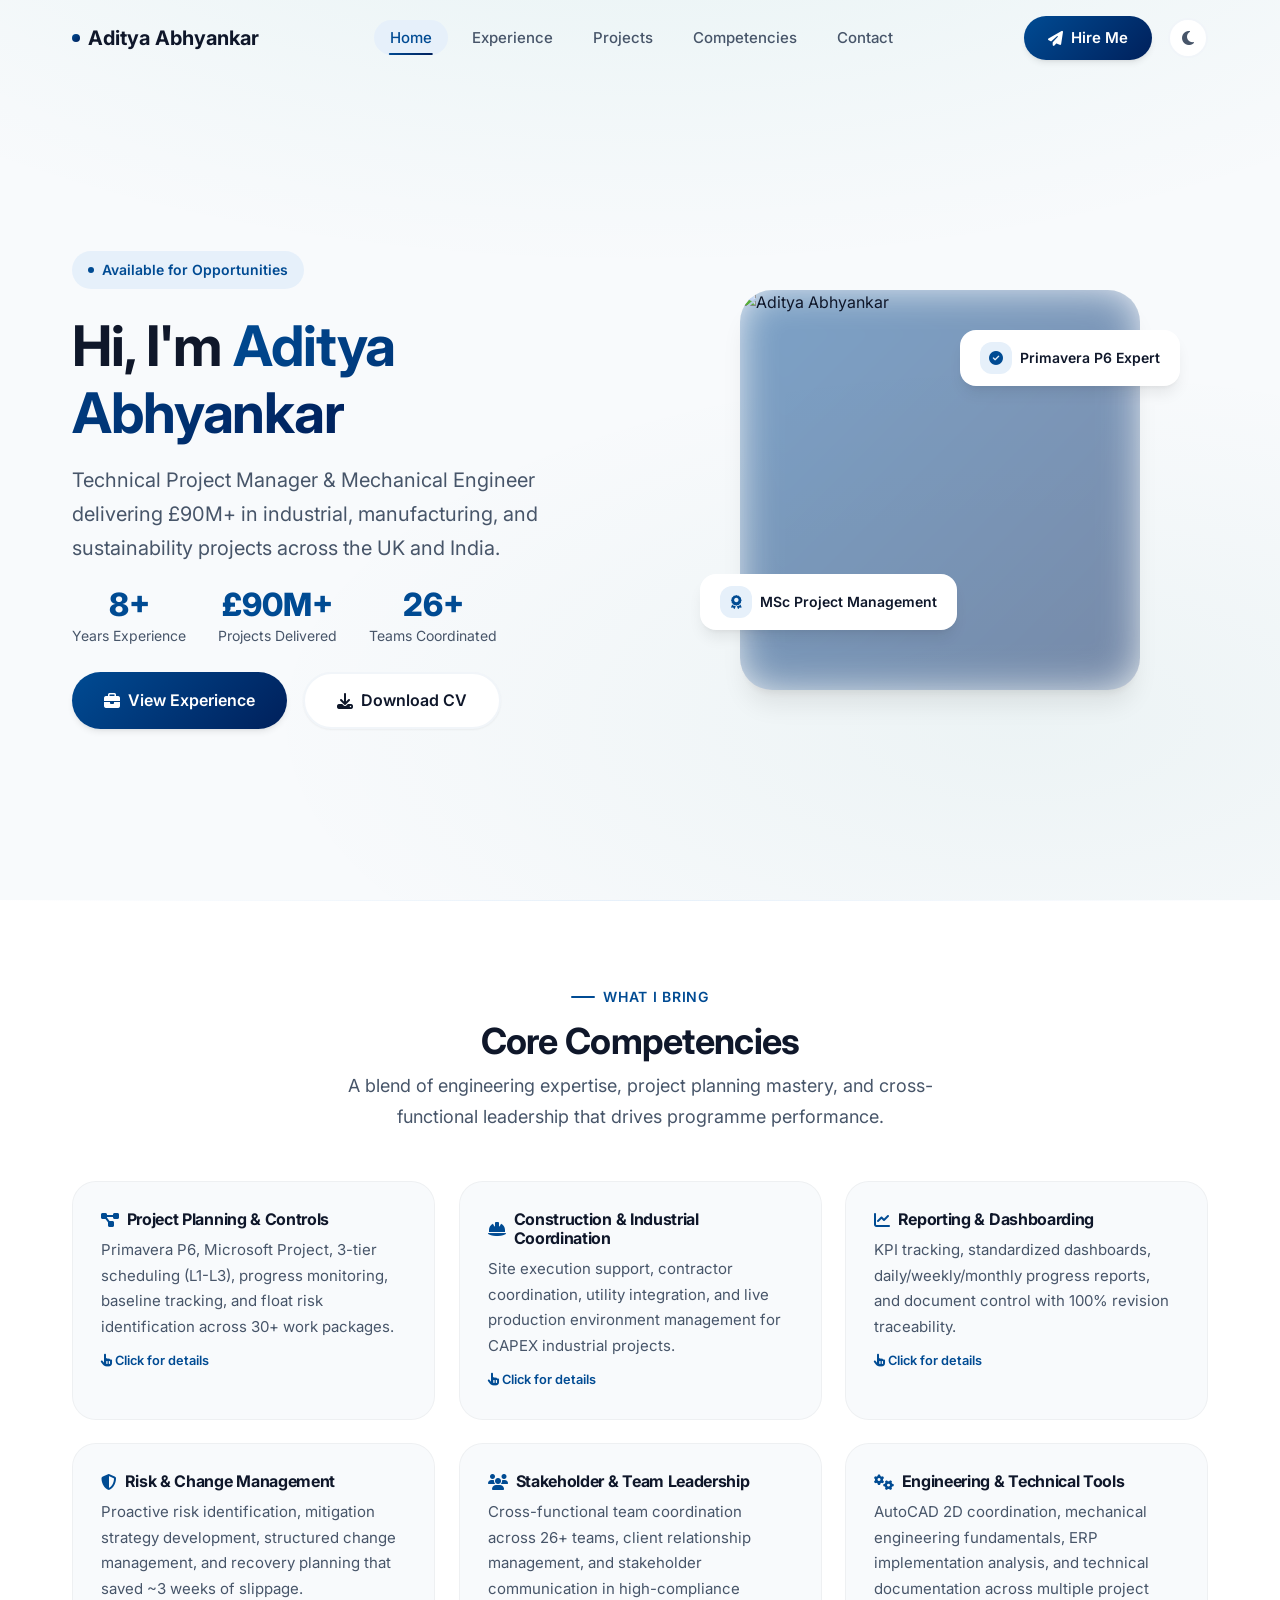
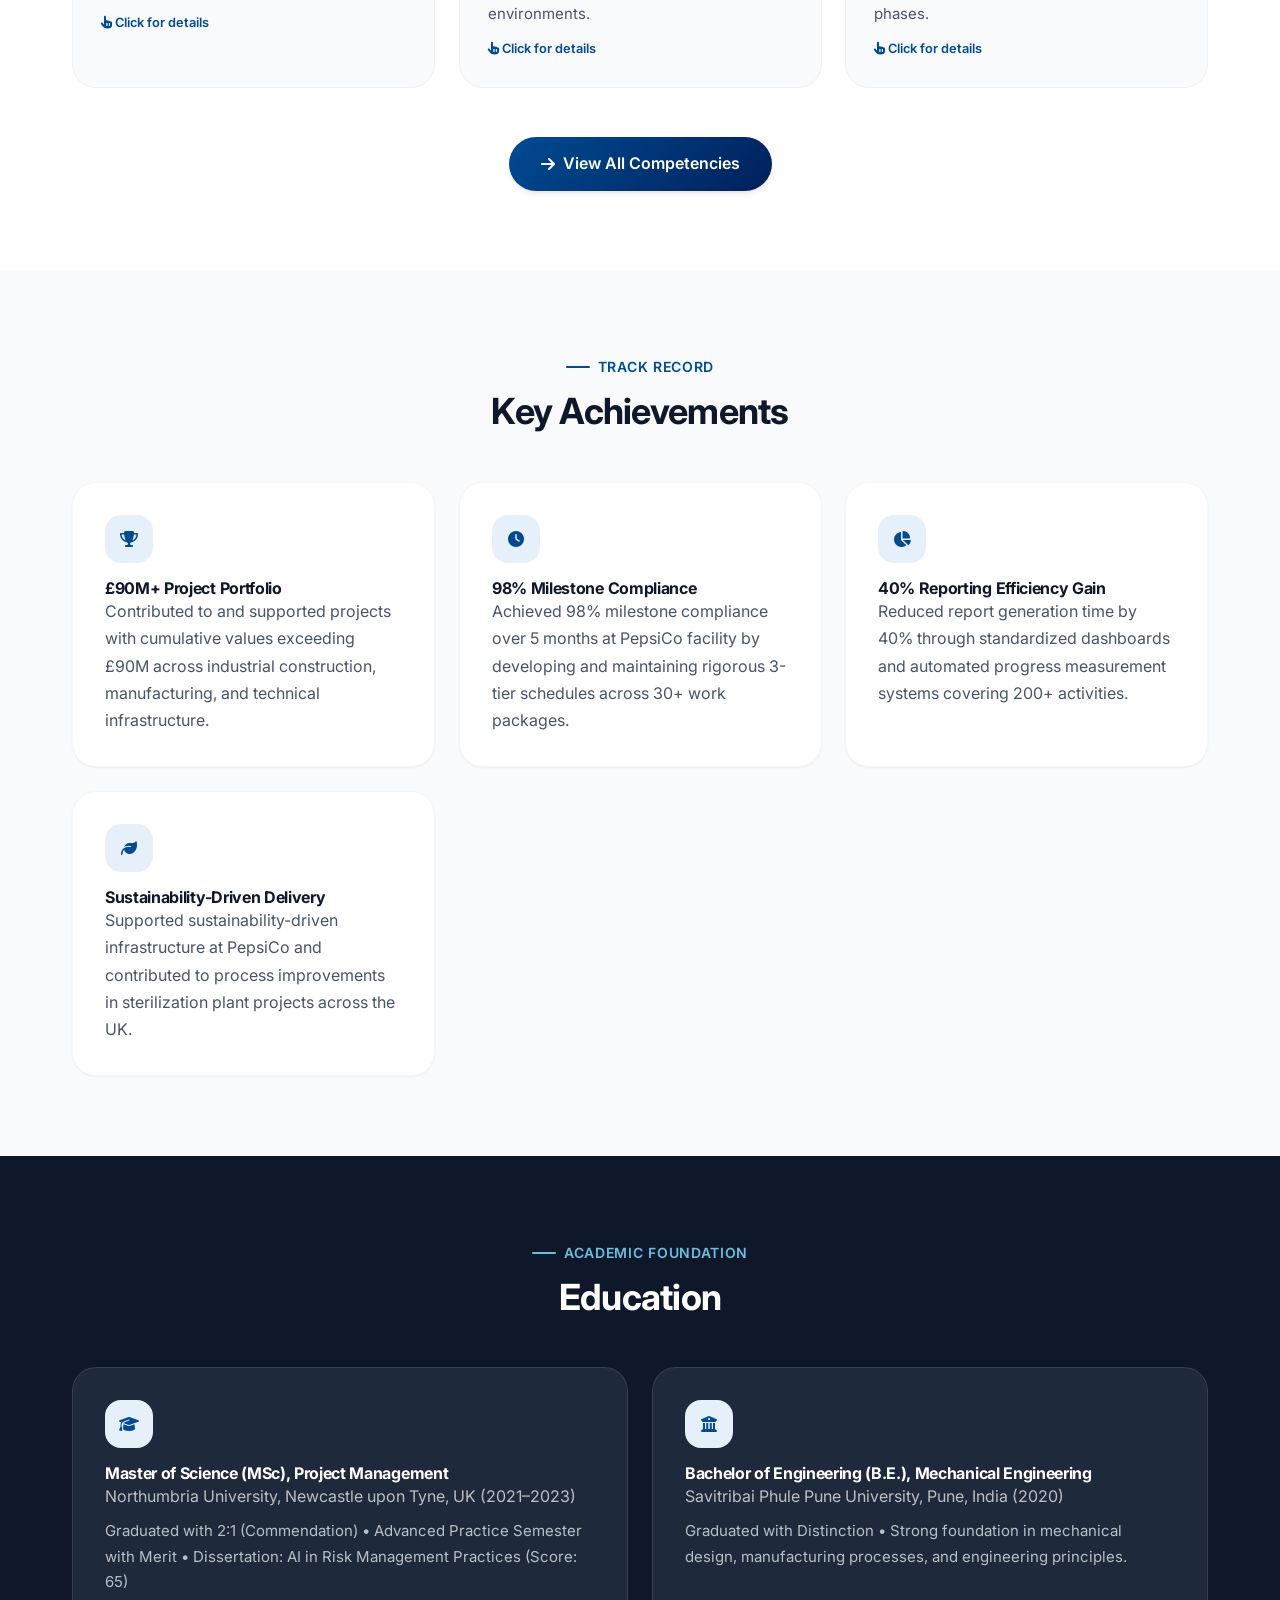
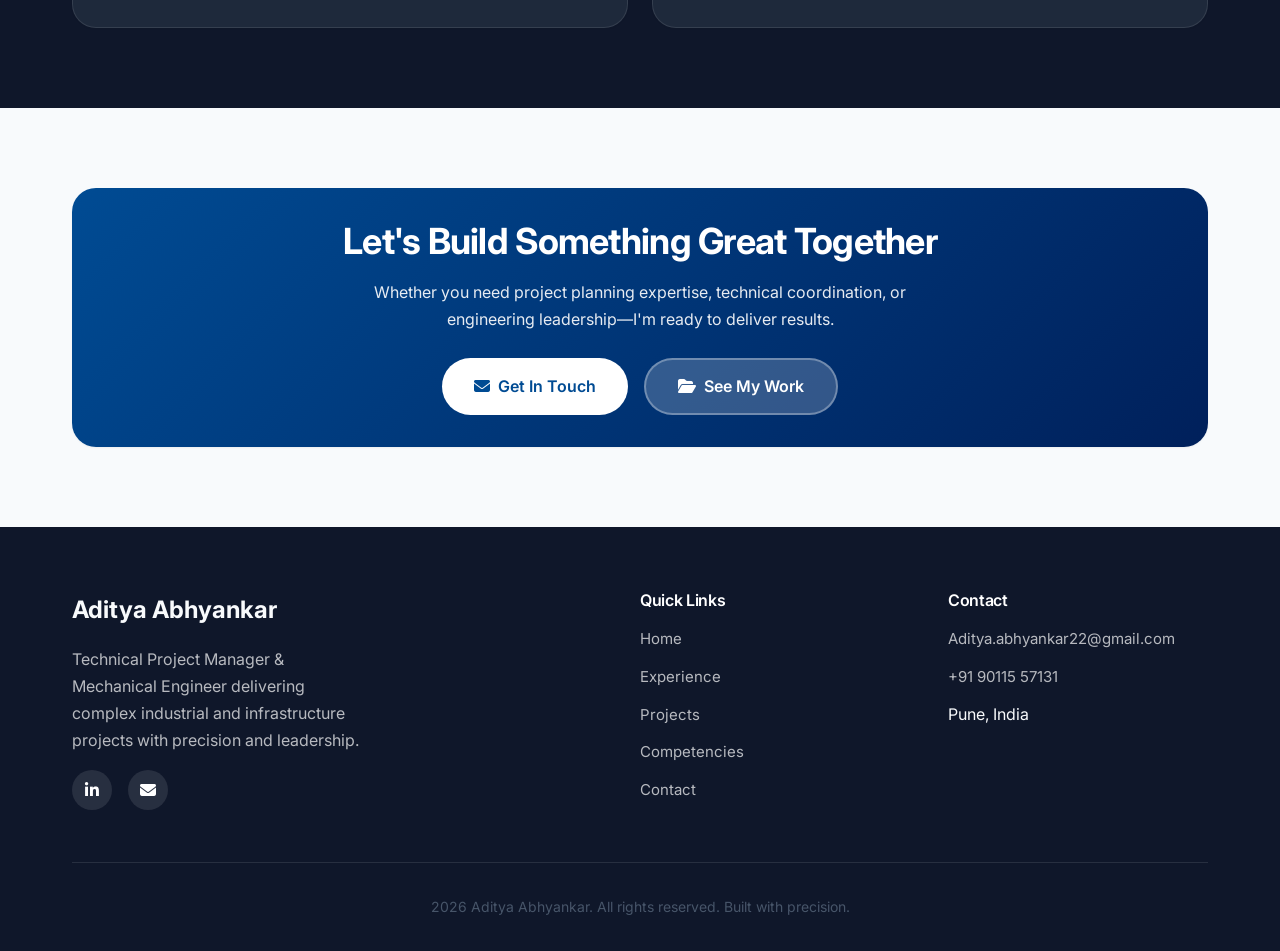
==== commit b27fb928: "Add files via upload" ====
--- a/index.html
+++ b/index.html
@@ -77,7 +77,7 @@
         <div class="hero-visual">
           <div class="profile-card">
             <div class="profile-img-wrapper">
-              <img src="https://ui-avatars.com/api/?name=Aditya+Abhyankar&background=004B93&color=fff&size=400&font-size=0.3" alt="Aditya Abhyankar" class="profile-img">
+              <img src="1000103738.jpg" alt="Aditya Abhyankar" class="profile-img">
             </div>
             <div class="floating-badge badge-1">
               <div class="icon"><i class="fas fa-check-circle"></i></div>
--- a/css/style.css
+++ b/css/style.css
@@ -43,9 +43,9 @@
   --ease-smooth: cubic-bezier(0.4, 0, 0.2, 1);
   --ease-out-expo: cubic-bezier(0.16, 1, 0.3, 1);
   --duration-fast: 200ms;
-  --duration-normal: 400ms;
-  --duration-slow: 700ms;
-  --duration-slower: 1000ms;
+  --duration-normal: 250ms;
+  --duration-slow: 400ms;
+  --duration-slower: 600ms;
 }
 
 [data-theme="dark"] {
@@ -179,22 +179,22 @@
     radial-gradient(ellipse 60% 40% at 80% 80%, rgba(15, 118, 110, 0.05), transparent);
 }
 .hero-grid { display: grid; grid-template-columns: 1fr 1fr; gap: 4rem; align-items: center; }
-.hero-content { animation: slideInLeft var(--duration-slow) var(--ease-out-expo) forwards; opacity: 0; }
+.hero-content { animation: slideInLeft 0.5s var(--ease-out-expo) forwards; opacity: 0; }
 .hero-badge {
   display: inline-flex; align-items: center; gap: 0.5rem;
   padding: 0.5rem 1rem; background: var(--accent-soft); color: var(--accent-primary);
   font-size: 0.875rem; font-weight: 600; border-radius: var(--radius-full);
-  margin-bottom: 1.5rem; animation: fadeInUp 0.6s 0.2s var(--ease-out-expo) forwards; opacity: 0;
+  margin-bottom: 1.5rem; animation: fadeInUp 0.35s 0.15s var(--ease-out-expo) forwards; opacity: 0;
 }
 .hero-badge .dot { width: 6px; height: 6px; background: var(--accent-primary); border-radius: 50%; animation: pulse 2s infinite; }
-.hero h1 { margin-bottom: 1rem; animation: fadeInUp 0.6s 0.3s var(--ease-out-expo) forwards; opacity: 0; }
+.hero h1 { margin-bottom: 1rem; animation: fadeInUp 0.35s 0.2s var(--ease-out-expo) forwards; opacity: 0; }
 .gradient-text { background: var(--accent-gradient); -webkit-background-clip: text; -webkit-text-fill-color: transparent; background-clip: text; }
-.hero-subtitle { font-size: 1.25rem; color: var(--text-secondary); margin-bottom: 1.5rem; animation: fadeInUp 0.6s 0.4s var(--ease-out-expo) forwards; opacity: 0; }
-.hero-stats { display: flex; gap: 2rem; margin-bottom: 1.5rem; animation: fadeInUp 0.6s 0.5s var(--ease-out-expo) forwards; opacity: 0; }
+.hero-subtitle { font-size: 1.25rem; color: var(--text-secondary); margin-bottom: 1.5rem; animation: fadeInUp 0.35s 0.25s var(--ease-out-expo) forwards; opacity: 0; }
+.hero-stats { display: flex; gap: 2rem; margin-bottom: 1.5rem; animation: fadeInUp 0.35s 0.3s var(--ease-out-expo) forwards; opacity: 0; }
 .stat-item { text-align: center; }
 .stat-number { font-size: 2rem; font-weight: 800; color: var(--accent-primary); line-height: 1; }
 .stat-label { font-size: 0.875rem; color: var(--text-secondary); margin-top: 0.25rem; }
-.hero-cta { display: flex; gap: 1rem; animation: fadeInUp 0.6s 0.6s var(--ease-out-expo) forwards; opacity: 0; }
+.hero-cta { display: flex; gap: 1rem; animation: fadeInUp 0.35s 0.35s var(--ease-out-expo) forwards; opacity: 0; }
 
 .btn {
   display: inline-flex; align-items: center; gap: 0.5rem;
@@ -207,7 +207,7 @@
 .btn-secondary { background: var(--bg-secondary); color: var(--text-primary); border: 2px solid var(--bg-tertiary); box-shadow: var(--shadow-sm); }
 .btn-secondary:hover { border-color: var(--accent-primary); color: var(--accent-primary); transform: translateY(-3px); box-shadow: var(--shadow-md); }
 
-.hero-visual { position: relative; animation: slideInRight var(--duration-slow) var(--ease-out-expo) forwards; opacity: 0; }
+.hero-visual { position: relative; animation: slideInRight 0.5s var(--ease-out-expo) forwards; opacity: 0; }
 .profile-card { position: relative; width: 100%; max-width: 400px; margin: 0 auto; }
 .profile-img-wrapper {
   position: relative; border-radius: var(--radius-xl); overflow: hidden;
@@ -226,7 +226,7 @@
   position: absolute; background: var(--bg-secondary); padding: 0.75rem 1.25rem;
   border-radius: var(--radius-md); box-shadow: var(--shadow-lg);
   font-size: 0.875rem; font-weight: 600; display: flex; align-items: center; gap: 0.5rem;
-  animation: float 6s ease-in-out infinite;
+  animation: float 4s ease-in-out infinite;
 }
 .floating-badge.badge-1 { top: 10%; right: -10%; animation-delay: 0s; }
 .floating-badge.badge-2 { bottom: 15%; left: -10%; animation-delay: 2s; }
@@ -271,28 +271,38 @@
 /* ---- Experience Timeline (Bigger Cards) ---- */
 .timeline { position: relative; max-width: 1100px; margin: 0 auto; }
 .timeline::before {
-  content: ''; position: absolute; left: 50%; transform: translateX(-50%);
+  content: ''; position: absolute; left: 30px; transform: none;
   width: 3px; height: 100%;
   background: linear-gradient(to bottom, var(--accent-primary), var(--accent-secondary));
   border-radius: 2px;
 }
-.timeline-item { position: relative; margin-bottom: 4rem; width: 50%; padding: 0 2rem; }
-.timeline-item:nth-child(odd) { left: 0; text-align: right; padding-right: 4rem; }
-.timeline-item:nth-child(even) { left: 50%; padding-left: 4rem; }
+.timeline-item { position: relative; margin-bottom: 3rem; width: 100%; padding: 0 0 0 70px; left: 0 !important; text-align: left !important; }
+.timeline-item:nth-child(odd) { left: 0; text-align: left; padding-right: 0; }
+.timeline-item:nth-child(even) { left: 0; padding-left: 70px; }
 
 .timeline-dot {
   position: absolute; width: 20px; height: 20px;
   background: var(--accent-gradient); border-radius: 50%;
   border: 3px solid var(--bg-primary); box-shadow: var(--shadow-md); top: 0;
-}
-.timeline-item:nth-child(odd) .timeline-dot { right: -10px; }
-.timeline-item:nth-child(even) .timeline-dot { left: -10px; }
+  left: 22px !important; right: auto !important;
+}
+.timeline-item:nth-child(odd) .timeline-dot { right: auto; }
+.timeline-item:nth-child(even) .timeline-dot { left: 22px; }
 
 .timeline-content {
   background: var(--bg-card); border-radius: var(--radius-lg); padding: 2.5rem;
   box-shadow: var(--shadow-md); transition: all var(--duration-normal) var(--ease-spring);
   text-align: left; cursor: pointer; border: 1px solid rgba(0,0,0,0.04);
-}
+  position: relative; overflow: visible;
+}
+.timeline-logo {
+  position: absolute; top: -16px; right: 24px;
+  width: 64px; height: 64px; background: var(--bg-card);
+  border-radius: var(--radius-md); box-shadow: var(--shadow-md);
+  padding: 4px; display: flex; align-items: center; justify-content: center;
+  z-index: 10; border: 2px solid var(--accent-soft);
+}
+.timeline-logo img { width: 100%; height: 100%; object-fit: contain; border-radius: 4px; }
 .timeline-content:hover { transform: scale(1.02); box-shadow: var(--shadow-xl); border-color: var(--accent-primary); }
 .timeline-img {
   width: 100%; height: 260px; object-fit: cover; border-radius: var(--radius-md);
@@ -316,17 +326,18 @@
   position: fixed; inset: 0; background: rgba(0,0,0,0.6);
   backdrop-filter: blur(8px); z-index: 2000;
   display: flex; align-items: center; justify-content: center;
-  opacity: 0; pointer-events: none; transition: opacity var(--duration-normal);
+  opacity: 0; pointer-events: none; transition: opacity 200ms ease;
   padding: 1rem;
 }
 .modal-overlay.active { opacity: 1; pointer-events: all; }
 .modal-content {
   background: var(--bg-card); border-radius: var(--radius-xl);
   max-width: 700px; width: 100%; max-height: 85vh; overflow-y: auto;
-  box-shadow: var(--shadow-xl); transform: scale(0.9) translateY(20px);
-  transition: transform var(--duration-normal) var(--ease-spring);
-}
-.modal-overlay.active .modal-content { transform: scale(1) translateY(0); }
+  box-shadow: var(--shadow-xl); transform: translateY(10px);
+  transition: transform 250ms ease, opacity 250ms ease;
+  overscroll-behavior: contain;
+}
+.modal-overlay.active .modal-content { transform: translateY(0); }
 .modal-header {
   padding: 1.5rem 2rem; border-bottom: 1px solid var(--bg-tertiary);
   display: flex; align-items: center; justify-content: space-between;
@@ -427,7 +438,7 @@
 .skill-bar-fill::after {
   content: ''; position: absolute; top: 0; left: 0; right: 0; bottom: 0;
   background: linear-gradient(90deg, transparent, rgba(255,255,255,0.3), transparent);
-  animation: shimmer 2s infinite;
+  animation: shimmer 1.2s infinite;
 }
 
 /* ---- Contact ---- */
@@ -516,11 +527,11 @@
   100% { transform: translateX(100%); }
 }
 
-.reveal { opacity: 0; transform: translateY(30px); transition: all var(--duration-slow) var(--ease-out-expo); }
+.reveal { opacity: 0; transform: translateY(30px); transition: all var(--duration-slow) var(--ease-out-expo); will-change: transform, opacity; }
 .reveal.active { opacity: 1; transform: translateY(0); }
-.reveal-left { opacity: 0; transform: translateX(-40px); transition: all var(--duration-slow) var(--ease-out-expo); }
+.reveal-left { opacity: 0; transform: translateX(-40px); transition: all var(--duration-slow) var(--ease-out-expo); will-change: transform, opacity; }
 .reveal-left.active { opacity: 1; transform: translateX(0); }
-.reveal-right { opacity: 0; transform: translateX(40px); transition: all var(--duration-slow) var(--ease-out-expo); }
+.reveal-right { opacity: 0; transform: translateX(40px); transition: all var(--duration-slow) var(--ease-out-expo); will-change: transform, opacity; }
 .reveal-right.active { opacity: 1; transform: translateX(0); }
 .reveal-scale { opacity: 0; transform: scale(0.9); transition: all var(--duration-slow) var(--ease-out-expo); }
 .reveal-scale.active { opacity: 1; transform: scale(1); }
@@ -572,8 +583,8 @@
   .nav-links.active { transform: translateY(0); opacity: 1; pointer-events: all; }
   .mobile-menu-btn { display: flex; }
   .timeline::before { left: 20px; }
-  .timeline-item { width: 100%; left: 0 !important; padding-left: 50px !important; padding-right: 0 !important; text-align: left !important; }
-  .timeline-dot { left: 12px !important; right: auto !important; }
+  .timeline-item { padding-left: 50px !important; }
+  .timeline-dot { left: 12px !important; }
   .projects-grid { grid-template-columns: 1fr; }
   .competencies-grid { grid-template-columns: 1fr; }
   .footer-grid { grid-template-columns: 1fr; text-align: center; }
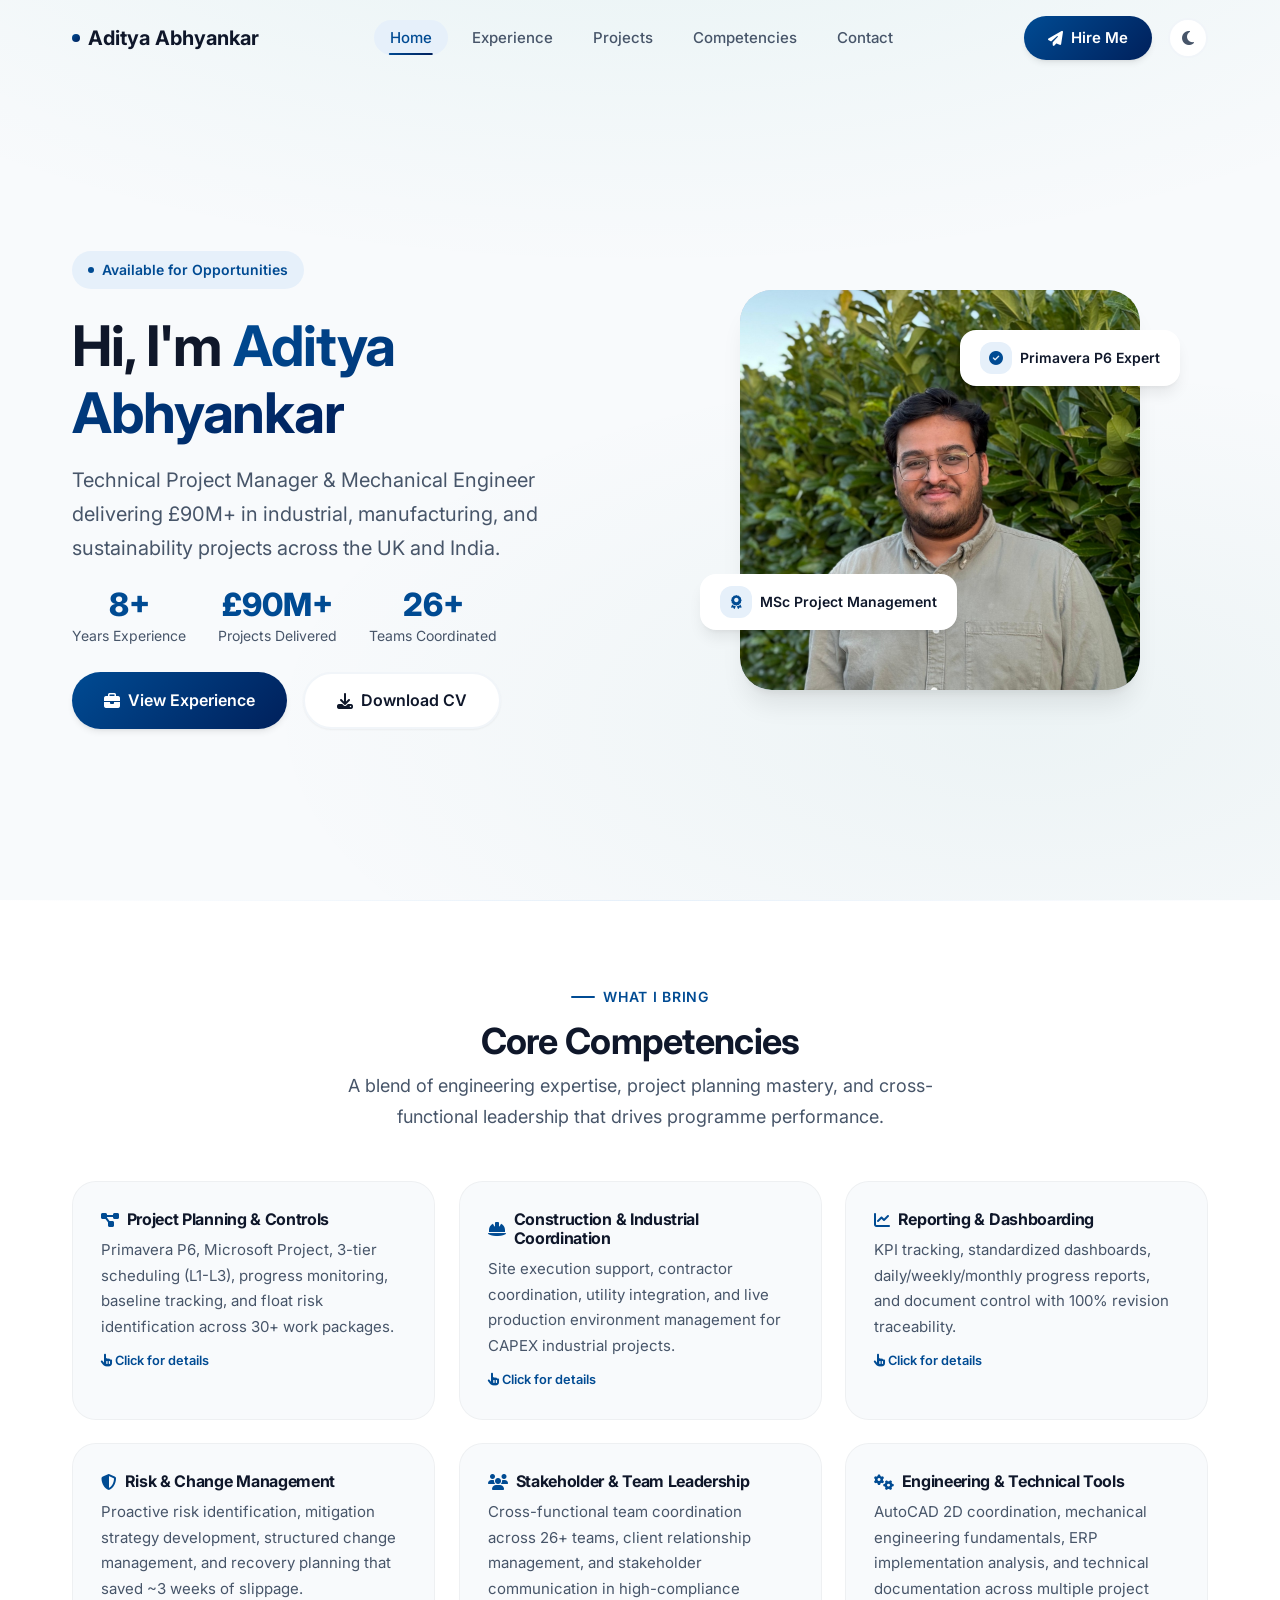
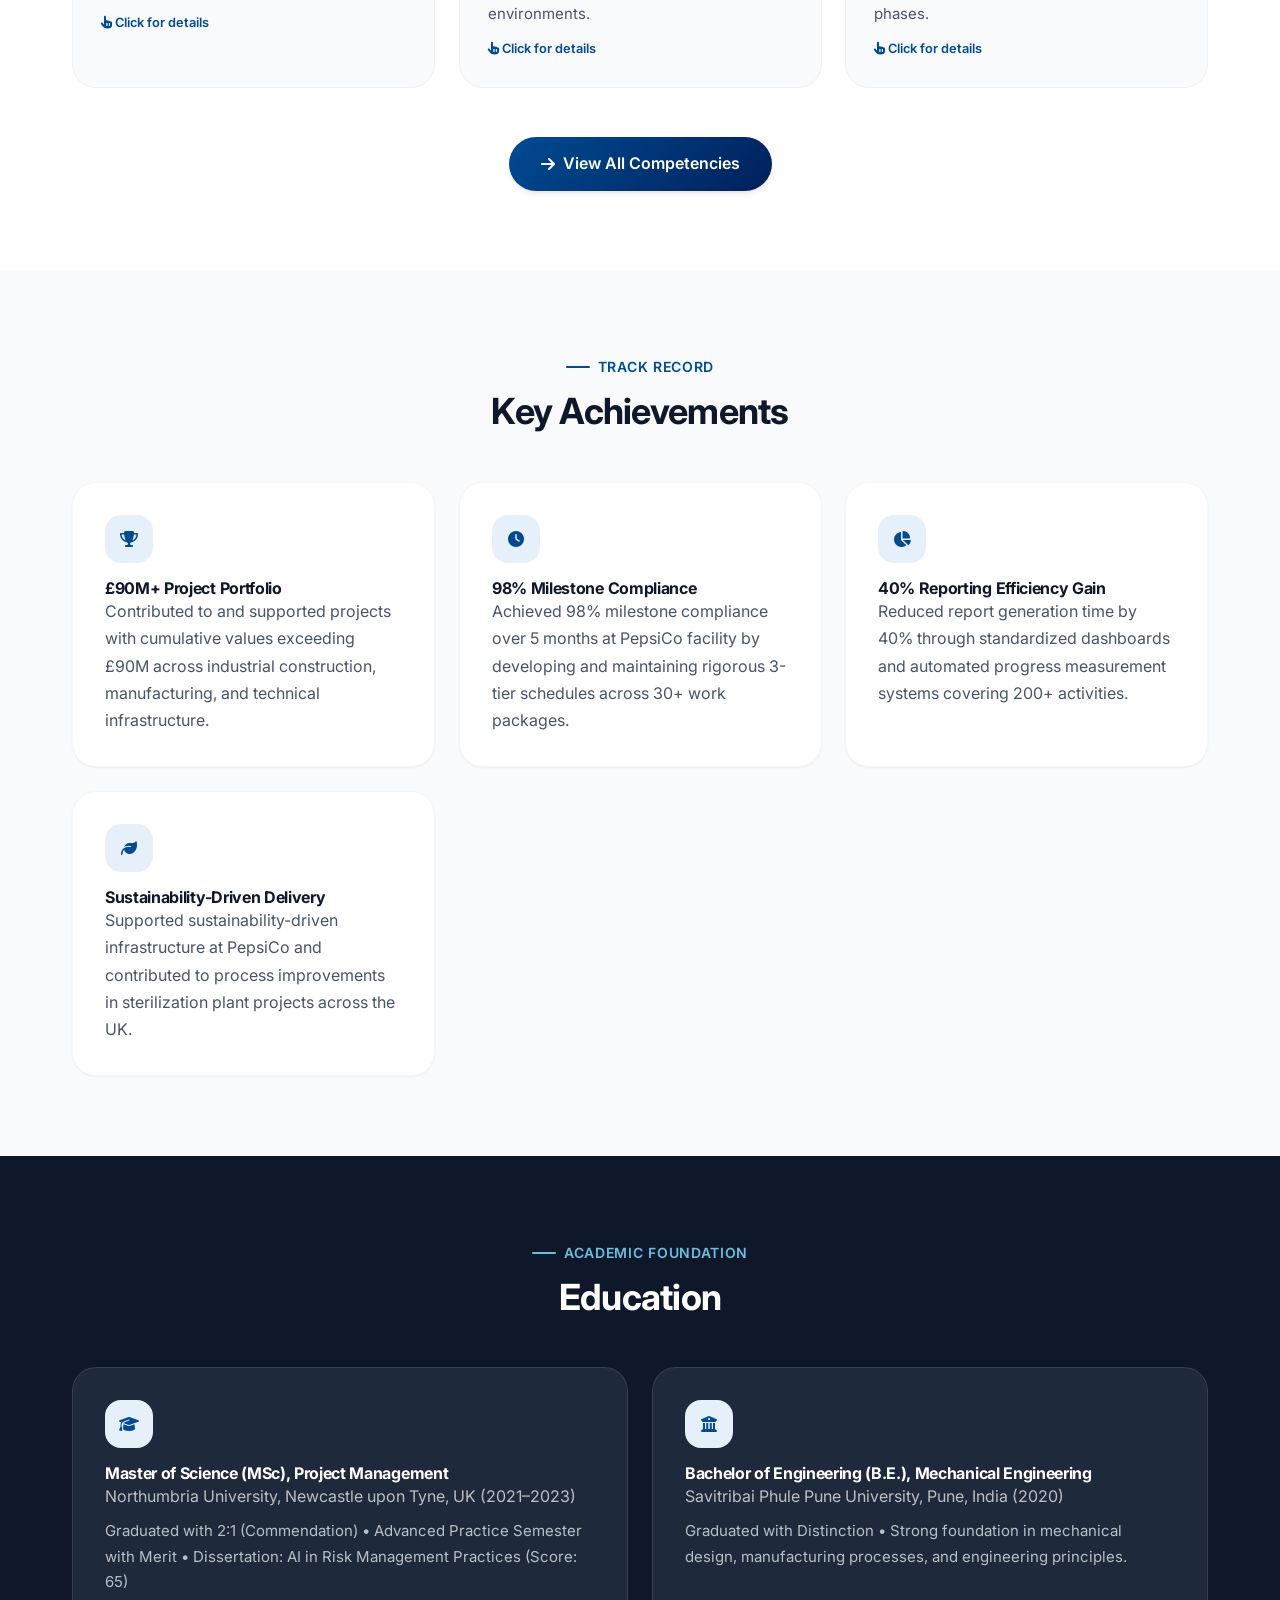
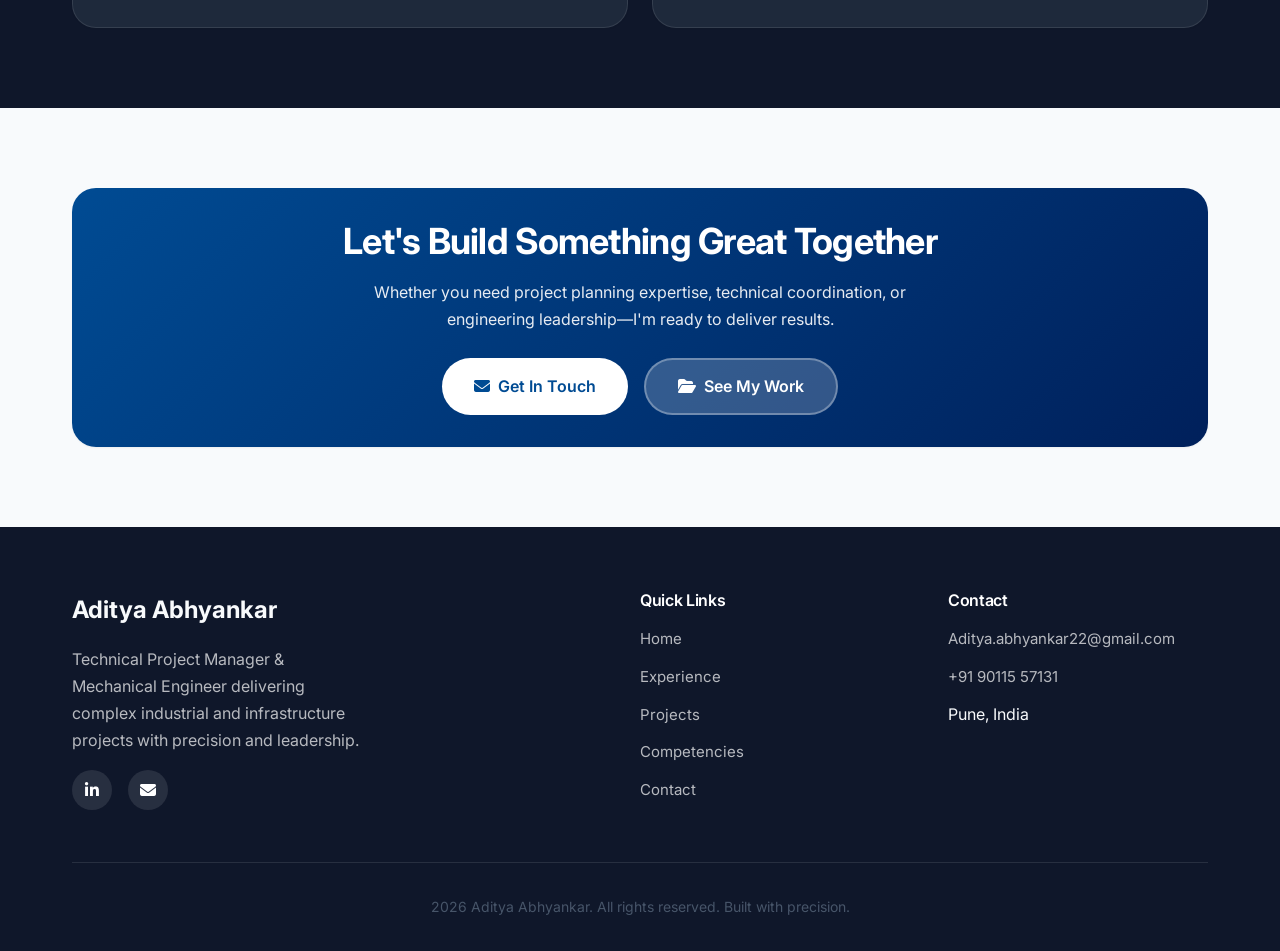
==== commit 7a31fea8: "Add files via upload" ====
--- a/index.html
+++ b/index.html
@@ -69,7 +69,7 @@
             <a href="experience.html" class="btn btn-primary">
               <i class="fas fa-briefcase"></i> View Experience
             </a>
-            <a href="Aditya_Abhyankar_CV.pdf" class="btn btn-secondary" target="_blank">
+            <a href="Aditya_Abhyankar_CV.pdf" class="btn btn-secondary" download="Aditya_Abhyankar_CV.pdf">
               <i class="fas fa-download"></i> Download CV
             </a>
           </div>
@@ -77,7 +77,7 @@
         <div class="hero-visual">
           <div class="profile-card">
             <div class="profile-img-wrapper">
-              <img src="1000103738.jpg" alt="Aditya Abhyankar" class="profile-img">
+              <img src="images/1000103738.jpg" alt="Aditya Abhyankar" class="profile-img">
             </div>
             <div class="floating-badge badge-1">
               <div class="icon"><i class="fas fa-check-circle"></i></div>
@@ -242,7 +242,7 @@
         <div>
           <h4 class="footer-title">Contact</h4>
           <ul class="footer-links">
-            <li><a href="mailto:Aditya.abhyankar22@gmail.com">Aditya.abhyankar22@gmail.com</a></li>
+            <li><a href="mailto:Aditya.abhyankar22@gmail.com?subject=Contact from Portfolio">Aditya.abhyankar22@gmail.com</a></li>
             <li><a href="tel:+919011557131">+91 90115 57131</a></li>
             <li><span>Pune, India</span></li>
           </ul>
--- a/css/style.css
+++ b/css/style.css
@@ -599,3 +599,184 @@
   .hero-cta { flex-direction: column; }
   .btn { width: 100%; justify-content: center; }
 }
+
+/* ---- DARK MODE FIXES ---- */
+[data-theme="dark"] .timeline-content {
+  background: var(--bg-dark-soft);
+  border-color: rgba(255,255,255,0.08);
+}
+[data-theme="dark"] .timeline-content:hover {
+  border-color: var(--accent-primary);
+}
+[data-theme="dark"] .timeline-date {
+  background: rgba(0, 75, 147, 0.25);
+  color: #6BBFDB;
+}
+[data-theme="dark"] .timeline-title {
+  color: #f1f5f9;
+}
+[data-theme="dark"] .timeline-company {
+  color: #6BBFDB;
+}
+[data-theme="dark"] .timeline-desc li {
+  color: #94a3b8;
+}
+[data-theme="dark"] .timeline-desc li::before {
+  color: #6BBFDB;
+}
+[data-theme="dark"] .timeline-logo {
+  background: var(--bg-dark-soft);
+  border-color: rgba(0, 75, 147, 0.3);
+}
+
+[data-theme="dark"] .competency-card {
+  background: var(--bg-dark-soft);
+  border-color: rgba(255,255,255,0.08);
+}
+[data-theme="dark"] .competency-card h4 {
+  color: #f1f5f9;
+}
+[data-theme="dark"] .competency-card p {
+  color: #94a3b8;
+}
+
+[data-theme="dark"] .card {
+  background: var(--bg-dark-soft);
+  border-color: rgba(255,255,255,0.08);
+}
+[data-theme="dark"] .card h4 {
+  color: #f1f5f9;
+}
+[data-theme="dark"] .card p {
+  color: #94a3b8;
+}
+
+[data-theme="dark"] .project-card {
+  background: var(--bg-dark-soft);
+  border-color: rgba(255,255,255,0.08);
+}
+[data-theme="dark"] .project-header {
+  background: linear-gradient(135deg, #001a33 0%, #000d1f 100%);
+}
+[data-theme="dark"] .dashboard-metric {
+  background: rgba(255,255,255,0.05);
+}
+[data-theme="dark"] .dashboard-metric:hover {
+  background: rgba(0, 75, 147, 0.2);
+}
+[data-theme="dark"] .metric-label {
+  color: #94a3b8;
+}
+[data-theme="dark"] .metric-value {
+  color: #6BBFDB;
+}
+[data-theme="dark"] .tag {
+  background: rgba(0, 75, 147, 0.25);
+  color: #6BBFDB;
+}
+[data-theme="dark"] .tag:hover {
+  background: rgba(0, 75, 147, 0.4);
+}
+
+[data-theme="dark"] .skills-category {
+  background: var(--bg-dark-soft);
+  border-color: rgba(255,255,255,0.08);
+}
+[data-theme="dark"] .skill-name {
+  color: #f1f5f9;
+}
+[data-theme="dark"] .skill-percent {
+  color: #6BBFDB;
+}
+[data-theme="dark"] .skills-category-title {
+  color: #f1f5f9;
+}
+
+[data-theme="dark"] .contact-card {
+  background: var(--bg-dark-soft);
+  border-color: rgba(255,255,255,0.08);
+}
+[data-theme="dark"] .contact-card:hover {
+  border-color: rgba(0, 75, 147, 0.3);
+}
+[data-theme="dark"] .contact-detail h4 {
+  color: #f1f5f9;
+}
+[data-theme="dark"] .contact-detail p,
+[data-theme="dark"] .contact-detail a {
+  color: #94a3b8;
+}
+[data-theme="dark"] .contact-form-wrapper {
+  background: var(--bg-dark-soft);
+  border-color: rgba(255,255,255,0.08);
+}
+[data-theme="dark"] .form-label {
+  color: #f1f5f9;
+}
+[data-theme="dark"] .form-input,
+[data-theme="dark"] .form-textarea,
+[data-theme="dark"] .form-select {
+  background: rgba(255,255,255,0.05);
+  border-color: rgba(255,255,255,0.1);
+  color: #f1f5f9;
+}
+[data-theme="dark"] .form-input:focus,
+[data-theme="dark"] .form-textarea:focus,
+[data-theme="dark"] .form-select:focus {
+  border-color: var(--accent-primary);
+  box-shadow: 0 0 0 4px rgba(0, 75, 147, 0.3);
+}
+
+[data-theme="dark"] .modal-content {
+  background: var(--bg-dark-soft);
+}
+[data-theme="dark"] .modal-header {
+  border-color: rgba(255,255,255,0.1);
+}
+[data-theme="dark"] .modal-header h3 {
+  color: #f1f5f9;
+}
+[data-theme="dark"] .modal-body p,
+[data-theme="dark"] .modal-body li {
+  color: #94a3b8;
+}
+[data-theme="dark"] .modal-body h4 {
+  color: #6BBFDB;
+}
+[data-theme="dark"] .modal-tag {
+  background: rgba(0, 75, 147, 0.25);
+  color: #6BBFDB;
+}
+
+[data-theme="dark"] .hero-badge {
+  background: rgba(0, 75, 147, 0.25);
+  color: #6BBFDB;
+}
+[data-theme="dark"] .hero-subtitle {
+  color: #94a3b8;
+}
+[data-theme="dark"] .stat-label {
+  color: #94a3b8;
+}
+
+[data-theme="dark"] .section-label {
+  color: #6BBFDB;
+}
+[data-theme="dark"] .section-label::before {
+  background: #6BBFDB;
+}
+
+[data-theme="dark"] .floating-badge {
+  background: var(--bg-dark-soft);
+  color: #f1f5f9;
+  border: 1px solid rgba(255,255,255,0.1);
+}
+[data-theme="dark"] .floating-badge .icon {
+  background: rgba(0, 75, 147, 0.25);
+  color: #6BBFDB;
+}
+
+/* Chart dark mode fixes */
+[data-theme="dark"] .chart-container {
+  background: rgba(255,255,255,0.03);
+}
